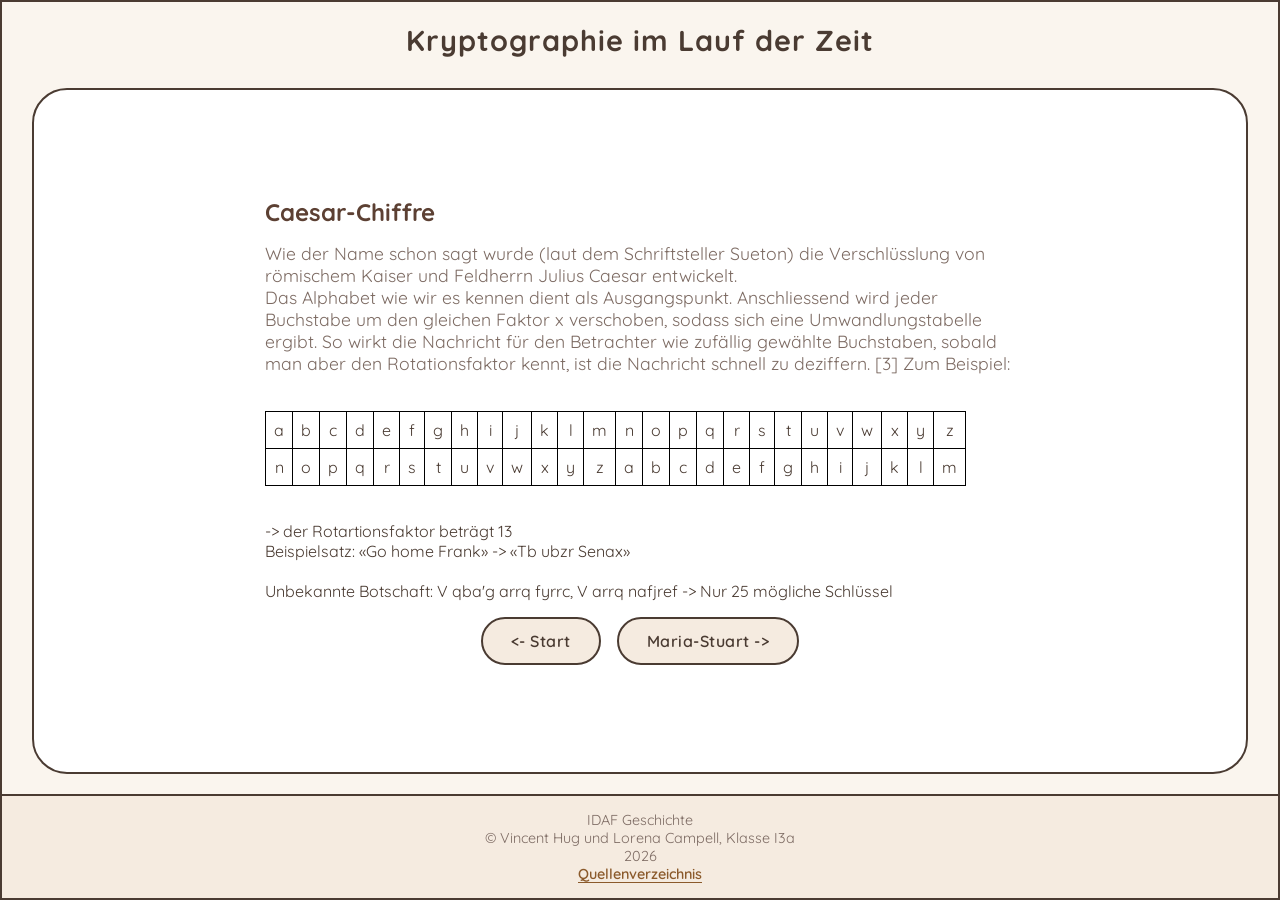
==== caesar.html @ 10c513c9 "fix für random chlines gscmeus" ====
<!DOCTYPE html>
<html lang="de">
<head>
    <meta charset="UTF-8">
    <meta name="viewport" content="width=device-width, initial-scale=1.0">
    <title>Codierungsverfahren</title>
    <link rel="stylesheet" href="style.css">
    <!-- Google Fonts -> das mit gemini gfunde -->
    <link href="https://fonts.googleapis.com/css2?family=Quicksand:wght@400;600;700&display=swap" rel="stylesheet">
</head>
<body>

    <div class="container">
        
        <header class="header">
            <h1 class="title">Kryptographie im Lauf der Zeit</h1>
        </header>
        
        <main class="textbox">
            <div class="textbox-inhalt">
                <h2>Caesar-Chiffre </h2>

                <p class="content-inner">
                    Wie der Name schon sagt wurde (laut dem Schriftsteller Sueton) die Verschlüsslung von römischem Kaiser und Feldherrn Julius Caesar entwickelt. 
                    <br>
                    Das Alphabet wie wir es kennen dient als Ausgangspunkt. Anschliessend wird jeder Buchstabe um den gleichen Faktor x verschoben, sodass sich eine Umwandlungstabelle ergibt. So wirkt die Nachricht für den Betrachter wie zufällig gewählte Buchstaben, sobald man aber den Rotationsfaktor kennt, ist die Nachricht schnell zu deziffern. [3]
                    Zum Beispiel:

                    <br> <br>

                    <div class="table-scroll">
                    <table>
                        <tr>
                            <td>a</td>
                            <td>b</td>
                            <td>c</td>
                            <td>d</td>
                            <td>e</td>
                            <td>f</td>
                            <td>g</td>
                            <td>h</td>
                            <td>i</td>
                            <td>j</td>
                            <td>k</td>
                            <td>l</td>
                            <td>m</td>
                            <td>n</td>
                            <td>o</td>
                            <td>p</td>
                            <td>q</td>
                            <td>r</td>
                            <td>s</td>
                            <td>t</td>
                            <td>u</td>
                            <td>v</td>
                            <td>w</td>
                            <td>x</td>
                            <td>y</td>
                            <td>z</td>
                        </tr>
                        <tr>
                            <td>n</td>
                            <td>o</td>
                            <td>p</td>
                            <td>q</td>
                            <td>r</td>
                            <td>s</td>
                            <td>t</td>
                            <td>u</td>
                            <td>v</td>
                            <td>w</td>
                            <td>x</td>
                            <td>y</td>
                            <td>z</td>
                            <td>a</td>
                            <td>b</td>
                            <td>c</td>
                            <td>d</td>
                            <td>e</td>
                            <td>f</td>
                            <td>g</td>
                            <td>h</td>
                            <td>i</td>
                            <td>j</td>
                            <td>k</td>
                            <td>l</td>
                            <td>m</td>
                        </tr>
                    </table>
                    </div>

                    <br>

                    -> der Rotartionsfaktor beträgt 13 
                    <br>
                    Beispielsatz:
                    «Go home Frank» -> «Tb ubzr Senax»
                    
                    <br> <br>

                    Unbekannte Botschaft: V qba'g arrq fyrrc, V arrq nafjref
                    -> Nur 25 mögliche Schlüssel

                </p>
                <div class="btn-group">
                    <a href="index.html" class="btn">
                        <- Start
                    </a>

                    <a href="maria-stuart.html" class="btn">
                        Maria-Stuart ->
                    </a>
                </div>
            </div>
        </main>

        <footer class="site-footer">
            <p>
                IDAF Geschichte  <br>
                &copy; Vincent Hug und Lorena Campell, Klasse I3a <br>
                2026 <br> 

                <a href="quellen.html" class="footer-link">
                       Quellenverzeichnis
                </a> 

            </p>
        </footer>

    </div>

</body>
</html>
---- style.css ----
* {
    box-sizing: border-box;
    margin: 0;
    padding: 0;
}

body {
    font-family: 'Quicksand', sans-serif; /*vo gemini als vorschlag*/
    background-color: #f4ecf7;
    color: #4a3b32;
    display: flex;
    justify-content: center;
    align-items: flex-start;
    min-height: 100vh;
}

.container {
    width: 100%;
    min-height: 100vh;

    background-color: #faf5ee;
    border: 2px solid #4a3b32;

    border-radius: 0px;
    display: flex;
    flex-direction: column;
    justify-content: space-between;
    box-shadow: 0 10px 25px rgba(74, 59, 50, 0.1);
    position: relative;
}



.header {
    padding: 20px;
    text-align: center;
}

.title {
    font-size: 1.8rem;
    font-weight: 700;
    color: #4a3b32;
    letter-spacing: 1px;
}


.textbox {
    margin: 10px 30px;
    padding: 40px;
    background-color: #ffffff;
  
    border-radius: 35px;
    border: 2px solid #4a3b32;
    flex-grow: 1;
    display: flex;
    flex-direction: column;
    justify-content: center;
    align-items: center;
    text-align: left;
}

.textbox-inhalt h2 {
    font-size: 1.5rem;
    margin-bottom: 15px;
    color: #5c4033;
}

p.content-inner {
    font-size: 1.1rem;
    color: #7d6b63;
    max-width: 750px;
    margin: 0 auto;
    margin: 0 auto; 
    text-align: left;
}

.btn {
    display: inline-block;
    margin-top: 1rem;
    font-family: inherit;
    font-size: 1rem;
    font-weight: 600;
    letter-spacing: 0.5px;
    color: #4a3b32;
    background-color: #f5ebe0;
    padding: 12px 28px;
    border: 2px solid #4a3b32;
    border-radius: 30px;
    text-decoration: none;
    cursor: pointer;
}

.btn:hover {
    background-color: #4a3b32;
    color: #faf5ee;
}

.btn:focus-visible {
    outline: 3px solid #7d6b63;
    outline-offset: 3px;
}

.site-footer {
    padding: 15px;
    text-align: center;
    font-size: 0.9rem;
    color: #7d6b63;
    margin-top: 10px;
    border-top: 2px solid #4a3b32;
    background-color: #f5ebe0;
}


table {
    border-collapse: collapse;
}

td {
    border: 1px solid black;
    padding: 8px;
    text-align: center;
}

img {
    max-width: 100%;
    height: auto;
}

.table-scroll {
    max-width: 100%;
    overflow-x: auto;
    margin: 15px 0;
}

a {
  color: #4A3B32; 
  text-decoration: none;
  transition: color 0.2s ease;
}

a:hover {
  color: #8B5A2B;
  text-decoration: underline;
}

.btn-group {
    display: flex;
    flex-wrap: wrap;
    justify-content: center;
    gap: 1rem;
}

.footer-link {
    font-weight: 600;
    color: #8B5A2B;
    text-decoration: underline;
    text-underline-offset: 3px;
}

.footer-link:hover {
    color: #4a3b32;
}
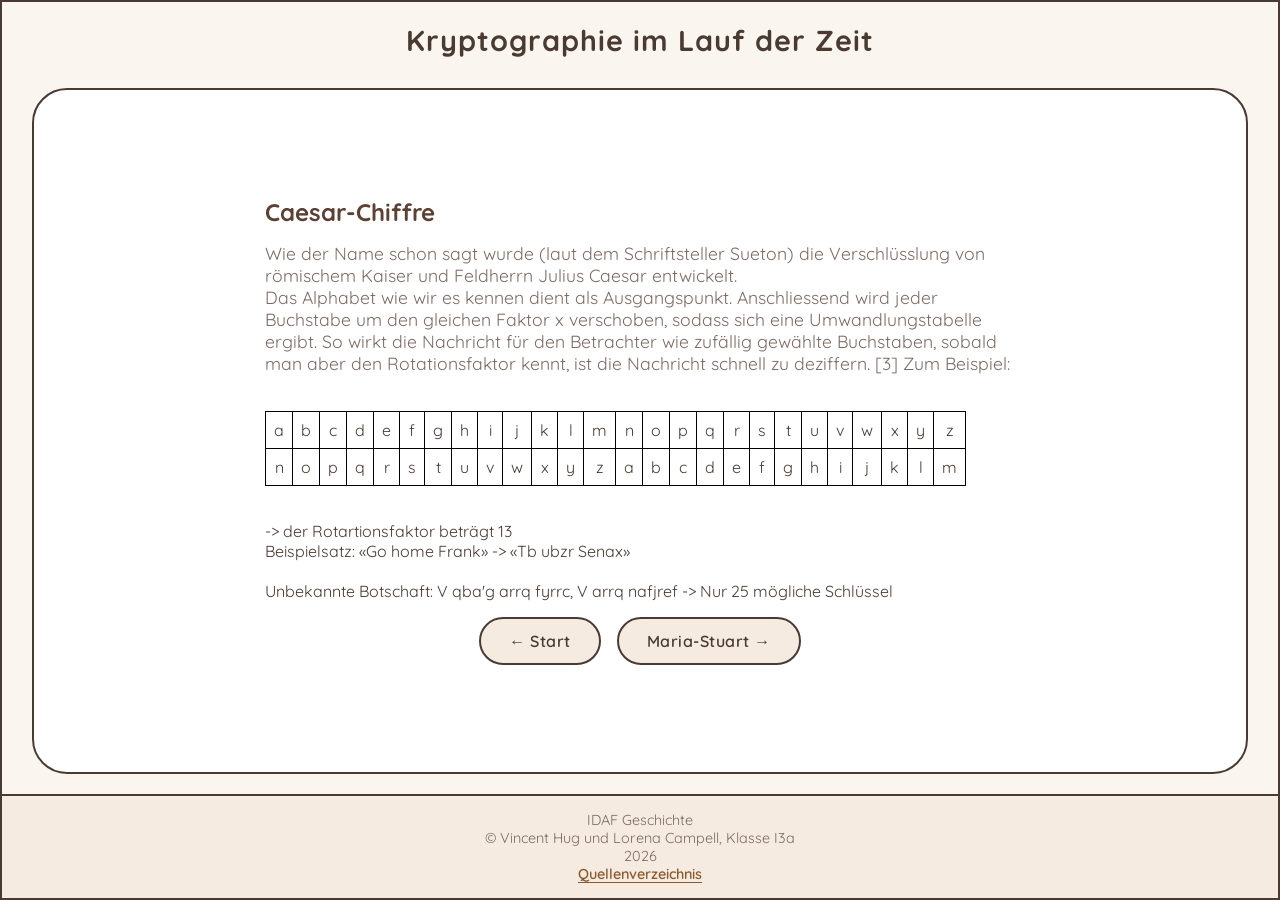
==== commit 06ea476e: "fix for invalid HTML" ====
--- a/caesar.html
+++ b/caesar.html
@@ -104,11 +104,11 @@
                 </p>
                 <div class="btn-group">
                     <a href="index.html" class="btn">
-                        <- Start
+                        &larr; Start
                     </a>
 
                     <a href="maria-stuart.html" class="btn">
-                        Maria-Stuart ->
+                        Maria-Stuart &rarr;
                     </a>
                 </div>
             </div>
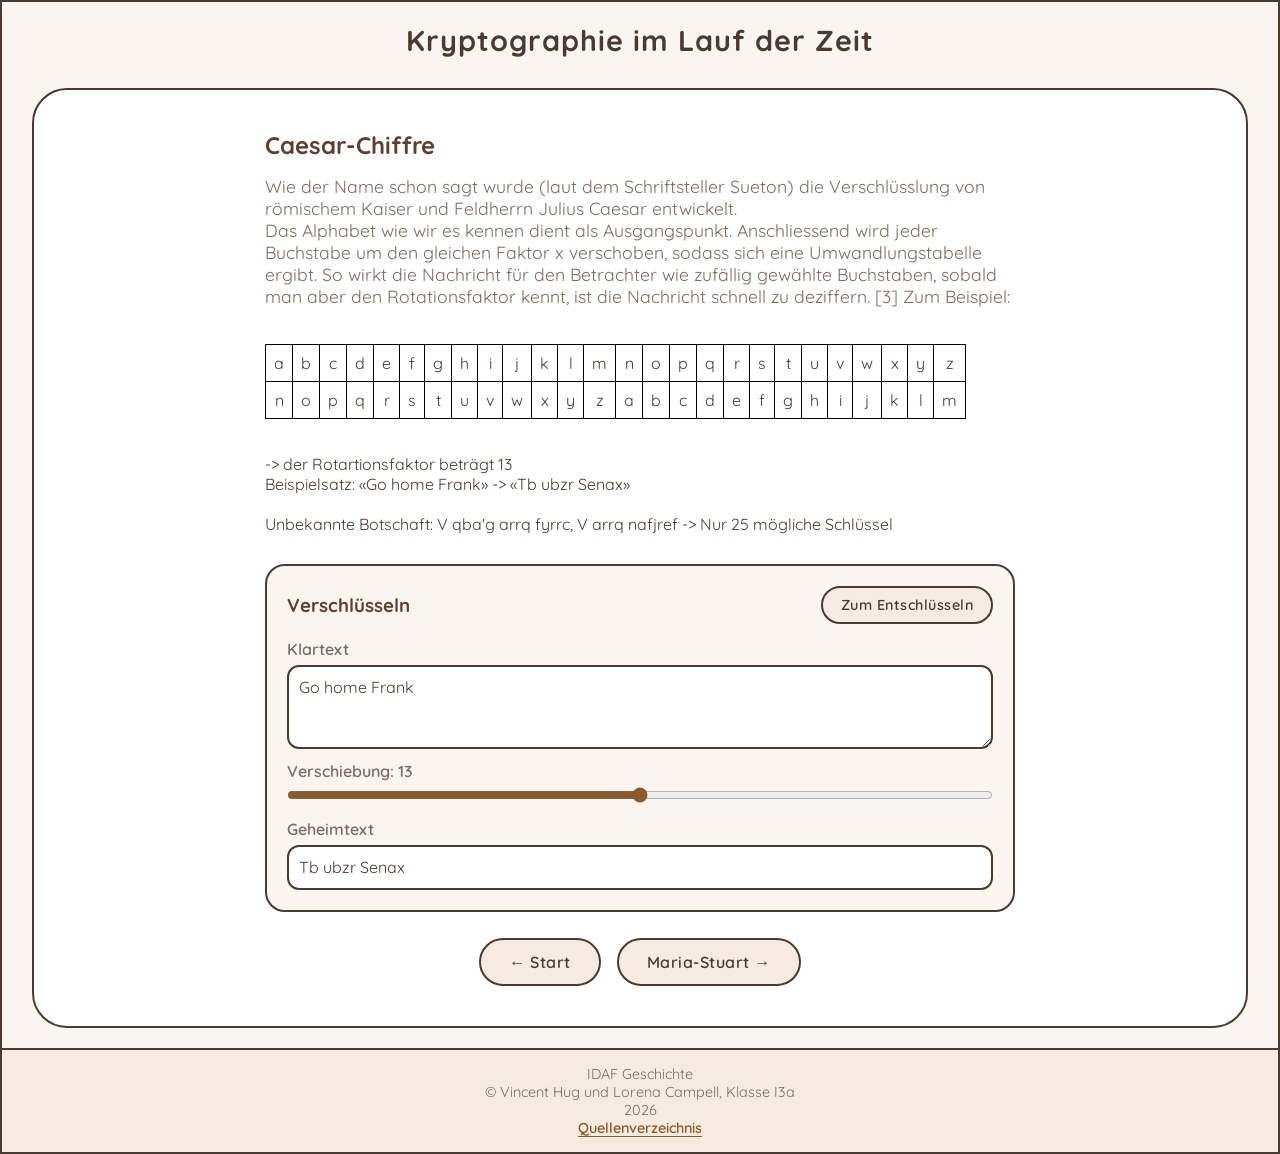
==== commit 6f933ed8: "Add interactive element" ====
--- a/caesar.html
+++ b/caesar.html
@@ -102,6 +102,32 @@
                     -> Nur 25 mögliche Schlüssel
 
                 </p>
+
+                <!-- interaktive Caesar-Chiffre, Logik in caesar.js -->
+                <section class="cipher-tool">
+                    <div class="cipher-tool-header">
+                        <h3 id="cipher-mode-title">Verschlüsseln</h3>
+                        <button type="button" class="btn cipher-mode-btn" id="cipher-mode-btn">Zum Entschlüsseln</button>
+                    </div>
+
+                    <label for="cipher-input" id="cipher-input-label">Klartext</label>
+                    <textarea id="cipher-input" rows="3" placeholder="Text eingeben...">Go home Frank</textarea>
+
+                    <label id="cipher-bruteforce-row" hidden>
+                        <input type="checkbox" id="cipher-bruteforce">
+                        Schlüssel unbekannt (Brute-Force)
+                    </label>
+
+                    <div id="cipher-shift-row">
+                        <label for="cipher-shift">Verschiebung: <span id="cipher-shift-value">13</span></label>
+                        <input type="range" id="cipher-shift" min="1" max="25" value="13">
+                    </div>
+
+                    <label for="cipher-output" id="cipher-output-label">Geheimtext</label>
+                    <output id="cipher-output" for="cipher-input cipher-shift"></output>
+                    <ol id="cipher-bruteforce-list" hidden></ol>
+                </section>
+
                 <div class="btn-group">
                     <a href="index.html" class="btn">
                         &larr; Start
@@ -129,5 +155,6 @@
 
     </div>
 
+    <script src="caesar.js"></script>
 </body>
 </html>
--- a/style.css
+++ b/style.css
@@ -161,3 +161,89 @@
 .footer-link:hover {
     color: #4a3b32;
 }
+
+
+/* interaktive Chiffre (caesar.html) */
+.cipher-tool {
+    width: 100%;
+    max-width: 750px;
+    margin: 30px auto 10px;
+    padding: 20px;
+    border: 2px solid #4a3b32;
+    border-radius: 20px;
+    background-color: #faf5ee;
+    color: #7d6b63;
+}
+
+.cipher-tool-header {
+    display: flex;
+    justify-content: space-between;
+    align-items: center;
+    gap: 10px;
+    margin-bottom: 15px;
+}
+
+.cipher-tool h3 {
+    color: #5c4033;
+}
+
+.cipher-mode-btn {
+    margin-top: 0;
+    padding: 8px 18px;
+    font-size: 0.9rem;
+}
+
+.cipher-tool label {
+    display: block;
+    margin: 12px 0 6px;
+    font-weight: 600;
+}
+
+.cipher-tool textarea,
+.cipher-tool output {
+    display: block;
+    width: 100%;
+    padding: 10px;
+    font-family: inherit;
+    font-size: 1rem;
+    border: 2px solid #4a3b32;
+    border-radius: 12px;
+    background-color: #ffffff;
+    color: #4a3b32;
+}
+
+.cipher-tool textarea {
+    resize: vertical;
+}
+
+.cipher-tool output {
+    min-height: 2.8em;
+    white-space: pre-wrap;
+    word-break: break-word;
+}
+
+.cipher-tool input[type="range"] {
+    width: 100%;
+    accent-color: #8B5A2B;
+}
+
+.cipher-tool ol {
+    list-style: none;
+    max-height: 300px;
+    overflow-y: auto;
+    padding: 10px;
+    border: 2px solid #4a3b32;
+    border-radius: 12px;
+    background-color: #ffffff;
+    color: #4a3b32;
+}
+
+.cipher-tool li {
+    padding: 3px 0;
+    white-space: pre-wrap;
+    word-break: break-word;
+}
+
+.cipher-tool [hidden] {
+    display: none;
+}
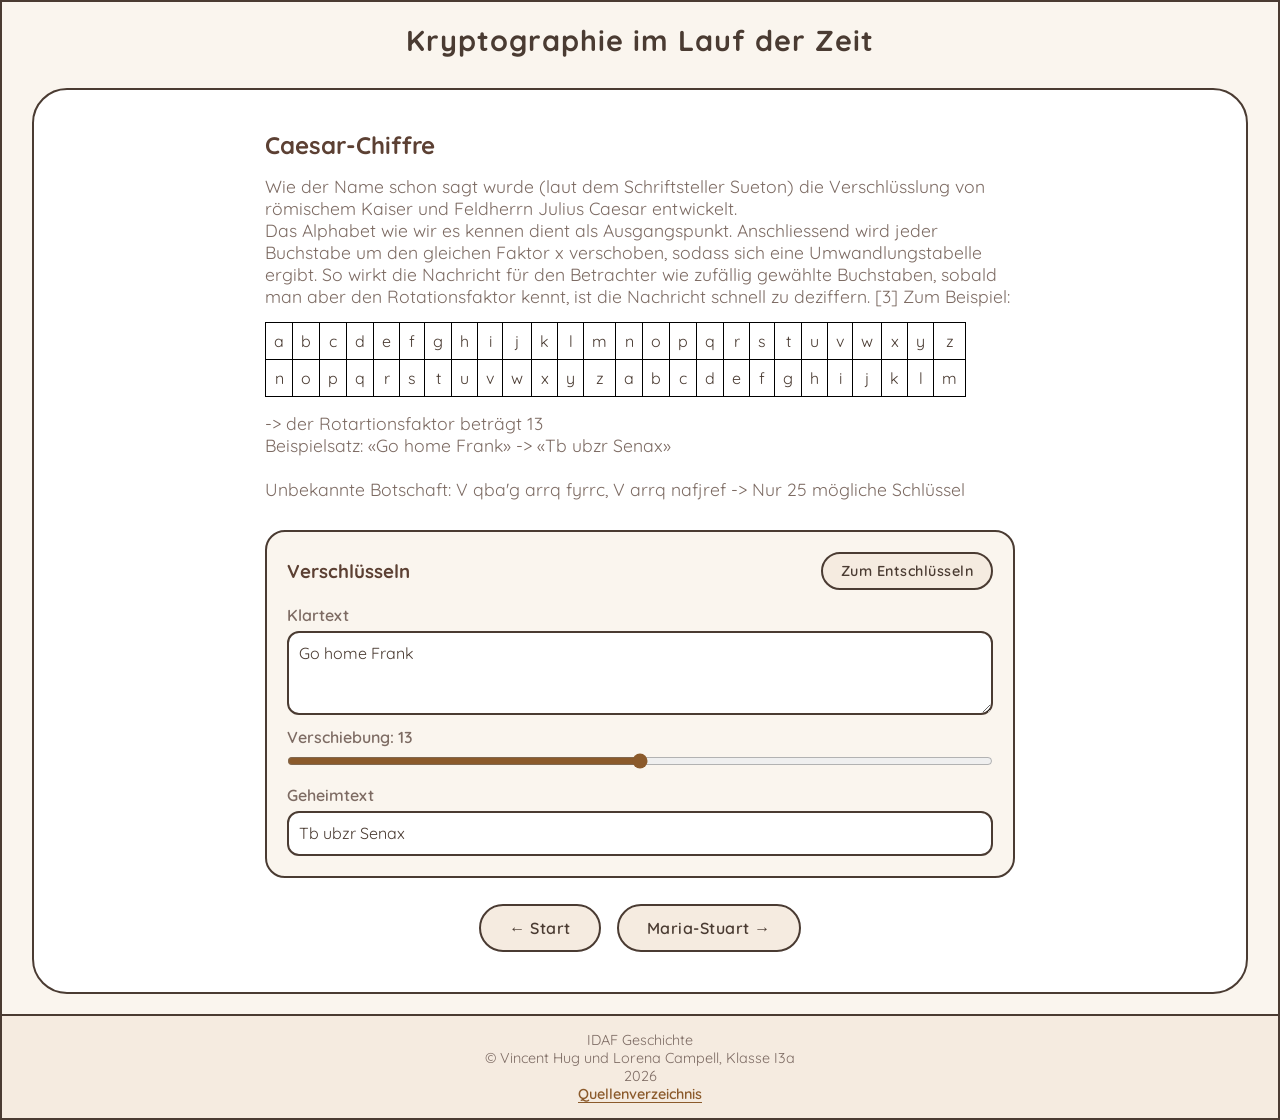
==== commit 1a1aa8eb: "Unify design, fix weird formatting" ====
--- a/caesar.html
+++ b/caesar.html
@@ -18,17 +18,16 @@
         
         <main class="textbox">
             <div class="textbox-inhalt">
-                <h2>Caesar-Chiffre </h2>
+                <h2>Caesar-Chiffre</h2>
 
                 <p class="content-inner">
                     Wie der Name schon sagt wurde (laut dem Schriftsteller Sueton) die Verschlüsslung von römischem Kaiser und Feldherrn Julius Caesar entwickelt. 
                     <br>
                     Das Alphabet wie wir es kennen dient als Ausgangspunkt. Anschliessend wird jeder Buchstabe um den gleichen Faktor x verschoben, sodass sich eine Umwandlungstabelle ergibt. So wirkt die Nachricht für den Betrachter wie zufällig gewählte Buchstaben, sobald man aber den Rotationsfaktor kennt, ist die Nachricht schnell zu deziffern. [3]
                     Zum Beispiel:
+                </p>
 
-                    <br> <br>
-
-                    <div class="table-scroll">
+                <div class="table-scroll">
                     <table>
                         <tr>
                             <td>a</td>
@@ -87,19 +86,18 @@
                             <td>m</td>
                         </tr>
                     </table>
-                    </div>
+                </div>
 
-                    <br>
-
-                    -> der Rotartionsfaktor beträgt 13 
+                <p class="content-inner">
+                    -&gt; der Rotartionsfaktor beträgt 13
                     <br>
                     Beispielsatz:
-                    «Go home Frank» -> «Tb ubzr Senax»
-                    
+                    «Go home Frank» -&gt; «Tb ubzr Senax»
+
                     <br> <br>
 
                     Unbekannte Botschaft: V qba'g arrq fyrrc, V arrq nafjref
-                    -> Nur 25 mögliche Schlüssel
+                    -&gt; Nur 25 mögliche Schlüssel
 
                 </p>
 
--- a/style.css
+++ b/style.css
@@ -64,6 +64,13 @@
     font-size: 1.5rem;
     margin-bottom: 15px;
     color: #5c4033;
+}
+
+/* Titel bündig mit dem Text darunter, auch wenn Bilder/Tabellen die Box breiter machen */
+.textbox-inhalt h2:has(+ p.content-inner) {
+    max-width: 750px;
+    margin-left: auto;
+    margin-right: auto;
 }
 
 p.content-inner {
@@ -94,6 +101,21 @@
 .btn:hover {
     background-color: #4a3b32;
     color: #faf5ee;
+}
+
+/* weniger wichtige Links, z.B. Definition Codebücher */
+.btn-secondary {
+    padding: 8px 18px;
+    font-size: 0.9rem;
+    font-weight: 400;
+    color: #7d6b63;
+    background-color: transparent;
+    border-width: 1px;
+}
+
+.btn-secondary:hover {
+    background-color: #f5ebe0;
+    color: #4a3b32;
 }
 
 .btn:focus-visible {
@@ -133,6 +155,15 @@
     margin: 15px 0;
 }
 
+.comparison-table {
+    margin: 30px 40px;
+}
+
+.textbox-inhalt h2:has(+ .comparison-table) {
+    margin-left: 40px;
+    margin-right: 40px;
+}
+
 a {
   color: #4A3B32; 
   text-decoration: none;
@@ -247,3 +278,259 @@
 .cipher-tool [hidden] {
     display: none;
 }
+
+
+/* Enigma (enigma.html), jede Farbe gehört zu einem Teil der Maschine */
+.enigma-tool {
+    --enigma-ukw: #5c6b7a;
+    --enigma-l: #c2185b;
+    --enigma-m: #8e44ad;
+    --enigma-r: #2f8f5b;
+    --enigma-plug: #8B5A2B;
+    --enigma-forward: #e67e22;
+    --enigma-back: #1e88e5;
+}
+
+.part-ukw { --part: var(--enigma-ukw); }
+.part-l { --part: var(--enigma-l); }
+.part-m { --part: var(--enigma-m); }
+.part-r { --part: var(--enigma-r); }
+.part-plug { --part: var(--enigma-plug); }
+
+.enigma-tool h4 {
+    margin: 18px 0 8px;
+    color: #5c4033;
+}
+
+.enigma-rotors {
+    display: grid;
+    grid-template-columns: repeat(auto-fit, minmax(140px, 1fr));
+    gap: 10px;
+}
+
+.enigma-part {
+    padding: 10px;
+    border: 2px solid var(--part);
+    border-radius: 12px;
+    background-color: #ffffff;
+}
+
+.enigma-tool .enigma-part h4 {
+    margin: 0 0 6px;
+    color: var(--part);
+}
+
+.part-plug {
+    margin-top: 10px;
+}
+
+.enigma-tool .enigma-part label,
+.enigma-field-label {
+    display: block;
+    margin: 6px 0;
+    font-size: 0.9rem;
+    font-weight: 600;
+}
+
+.enigma-tool select {
+    font-family: inherit;
+    font-size: 0.95rem;
+    padding: 2px 4px;
+    border: 2px solid #4a3b32;
+    border-radius: 8px;
+    background-color: #ffffff;
+    color: #4a3b32;
+}
+
+.enigma-position {
+    display: flex;
+    align-items: center;
+    gap: 6px;
+}
+
+.enigma-small-btn {
+    width: 1.8em;
+    height: 1.8em;
+    font-family: inherit;
+    font-weight: 700;
+    color: #4a3b32;
+    background-color: #f5ebe0;
+    border: 2px solid #4a3b32;
+    border-radius: 50%;
+    cursor: pointer;
+}
+
+.enigma-small-btn:hover {
+    background-color: #4a3b32;
+    color: #faf5ee;
+}
+
+.enigma-hint {
+    margin: 6px 0;
+    font-size: 0.85rem;
+}
+
+.enigma-current {
+    margin-top: 8px;
+    font-weight: 600;
+}
+
+.current-letter {
+    display: inline-block;
+    min-width: 1.8em;
+    margin-left: 4px;
+    padding: 2px 6px;
+    text-align: center;
+    font-weight: 700;
+    color: #4a3b32;
+    border: 2px solid var(--part);
+    border-radius: 6px;
+}
+
+/* Walze hat sich beim letzten Buchstaben gedreht */
+.current-letter.stepped {
+    background-color: var(--part);
+    color: #ffffff;
+    animation: enigma-step 0.5s ease-out;
+}
+
+@keyframes enigma-step {
+    from { transform: translateY(-40%); }
+    to { transform: translateY(0); }
+}
+
+.enigma-plugboard {
+    display: flex;
+    flex-wrap: wrap;
+    gap: 6px;
+}
+
+.enigma-plug {
+    width: 2.2em;
+    height: 2.2em;
+    font-family: inherit;
+    font-weight: 700;
+    color: #4a3b32;
+    background-color: #ffffff;
+    border: 2px solid #4a3b32;
+    border-radius: 50%;
+    cursor: pointer;
+}
+
+.enigma-plug.selected {
+    outline: 3px solid var(--enigma-plug);
+    outline-offset: 2px;
+}
+
+.enigma-swap {
+    margin-top: 10px;
+}
+
+.enigma-lamps {
+    display: flex;
+    flex-direction: column;
+    align-items: center;
+    gap: 6px;
+}
+
+.enigma-lamp-row {
+    display: flex;
+    flex-wrap: wrap;
+    justify-content: center;
+    gap: 6px;
+}
+
+.enigma-lamp {
+    display: flex;
+    align-items: center;
+    justify-content: center;
+    width: 2em;
+    height: 2em;
+    font-weight: 700;
+    color: #7d6b63;
+    background-color: #e8e0d8;
+    border: 2px solid #4a3b32;
+    border-radius: 50%;
+}
+
+.enigma-lamp.lit {
+    color: #4a3b32;
+    background-color: #ffd54f;
+    box-shadow: 0 0 12px #ffca28;
+}
+
+.enigma-diagram-wrap {
+    overflow-x: auto;
+}
+
+.enigma-diagram {
+    display: block;
+    width: 100%;
+    min-width: 560px;
+    height: auto;
+}
+
+.enigma-diagram text {
+    font-family: 'Quicksand', sans-serif;
+    font-size: 11px;
+    fill: #4a3b32;
+}
+
+.enigma-diagram .header {
+    font-size: 12px;
+    font-weight: 700;
+}
+
+.enigma-diagram .stepped {
+    font-size: 10px;
+    font-weight: 700;
+}
+
+.enigma-diagram .box {
+    fill: #ffffff;
+    stroke-width: 2;
+}
+
+.enigma-diagram .window {
+    fill: #f5ebe0;
+}
+
+.enigma-diagram .wire {
+    fill: none;
+    stroke: #ddd3cb;
+    stroke-width: 1;
+}
+
+.enigma-diagram .signal {
+    fill: none;
+    stroke-width: 2.5;
+    stroke-linejoin: round;
+    stroke-linecap: round;
+}
+
+.enigma-diagram .signal.forward,
+.legend-forward {
+    stroke: var(--enigma-forward);
+    color: var(--enigma-forward);
+    font-weight: 700;
+}
+
+.enigma-diagram .signal.back,
+.legend-back {
+    stroke: var(--enigma-back);
+    color: var(--enigma-back);
+    font-weight: 700;
+}
+
+.enigma-diagram .key-forward {
+    fill: var(--enigma-forward);
+}
+
+.enigma-diagram .key-back {
+    fill: var(--enigma-back);
+}
+
+.enigma-diagram .key-letter {
+    fill: #ffffff;
+    font-weight: 700;
+}
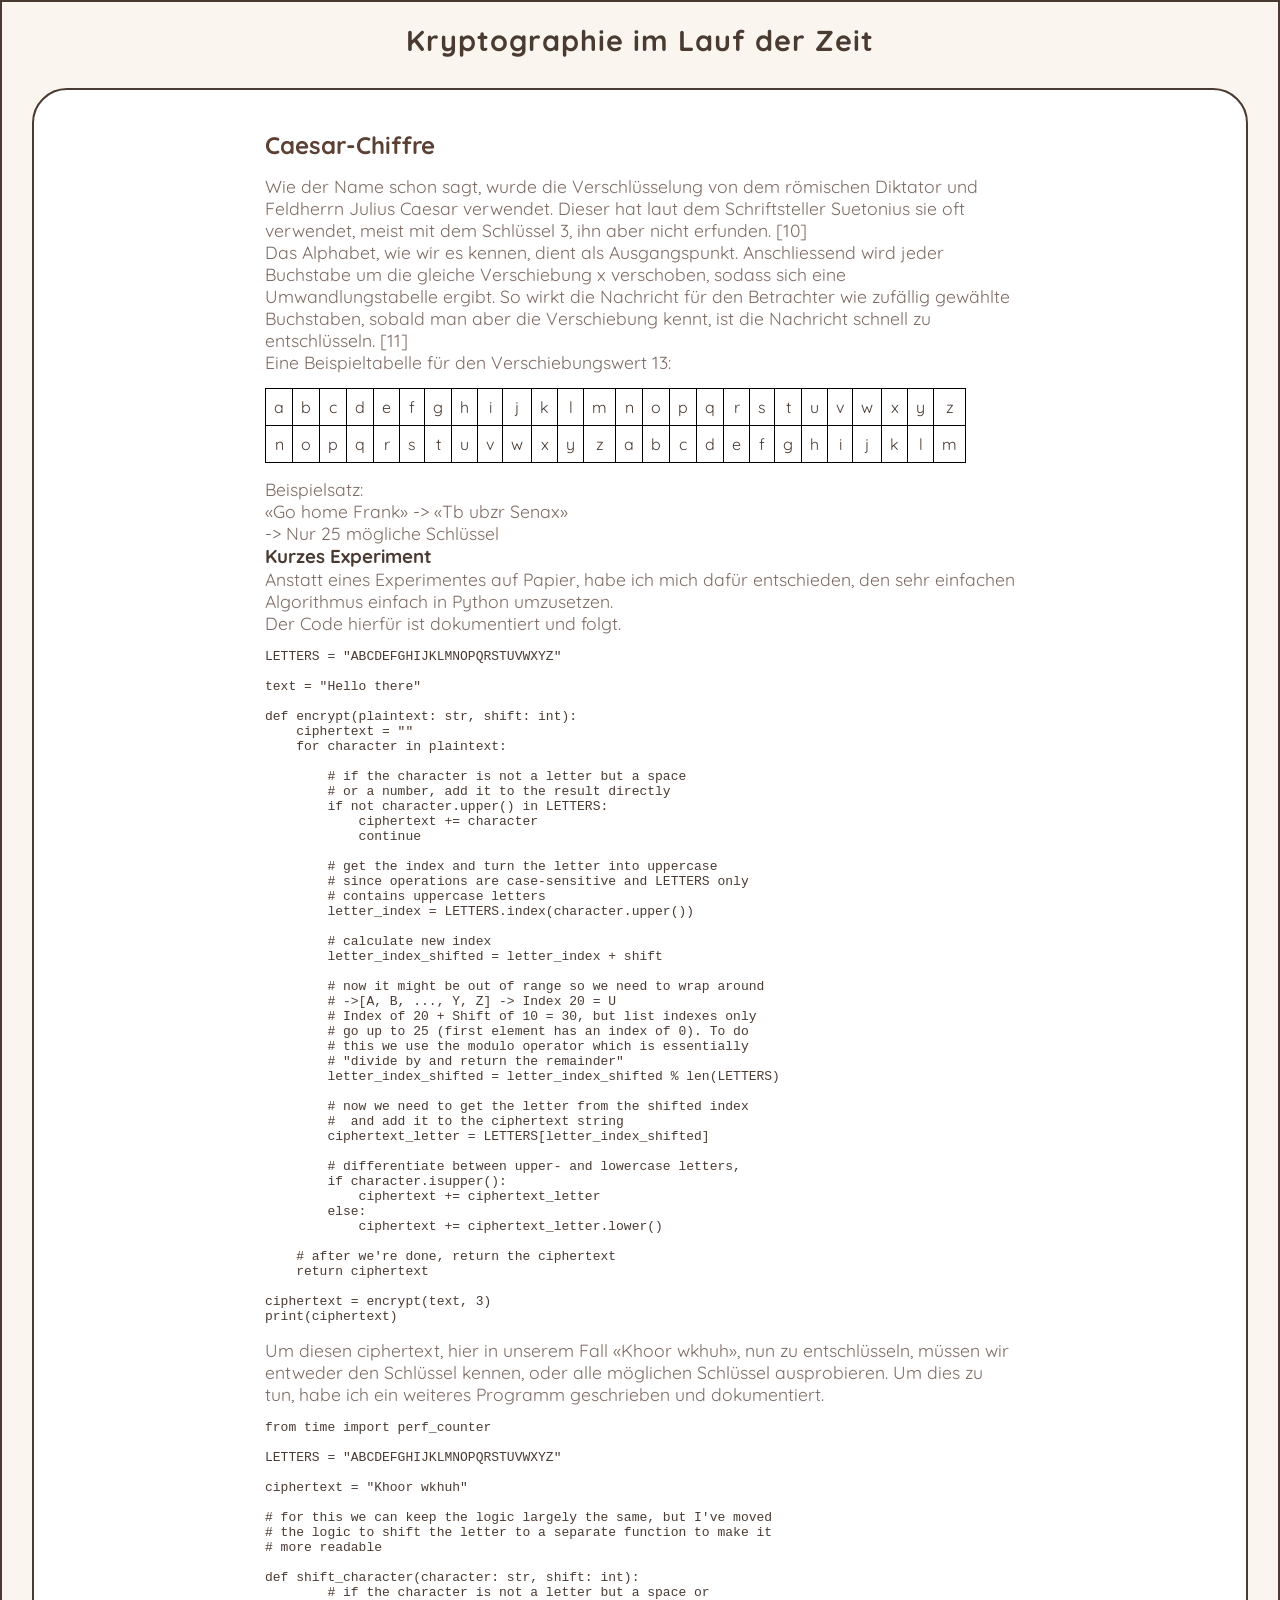
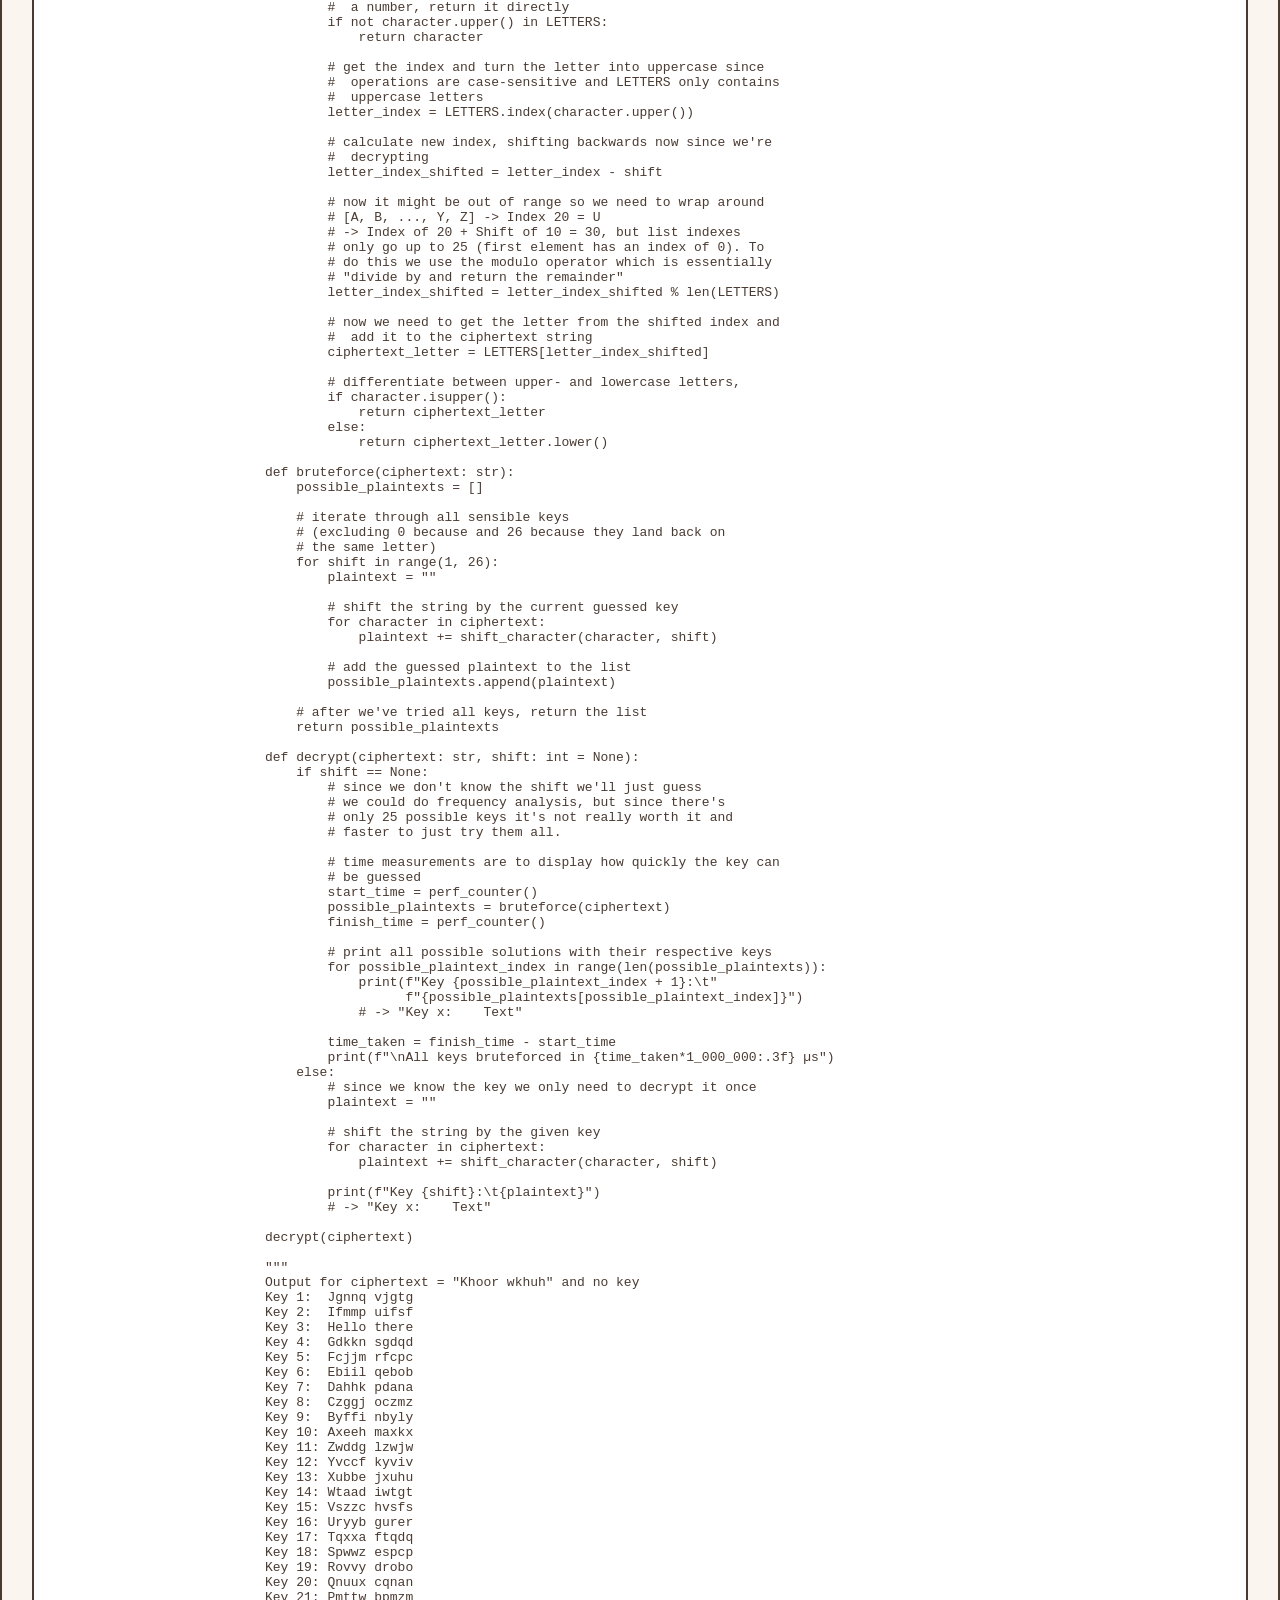
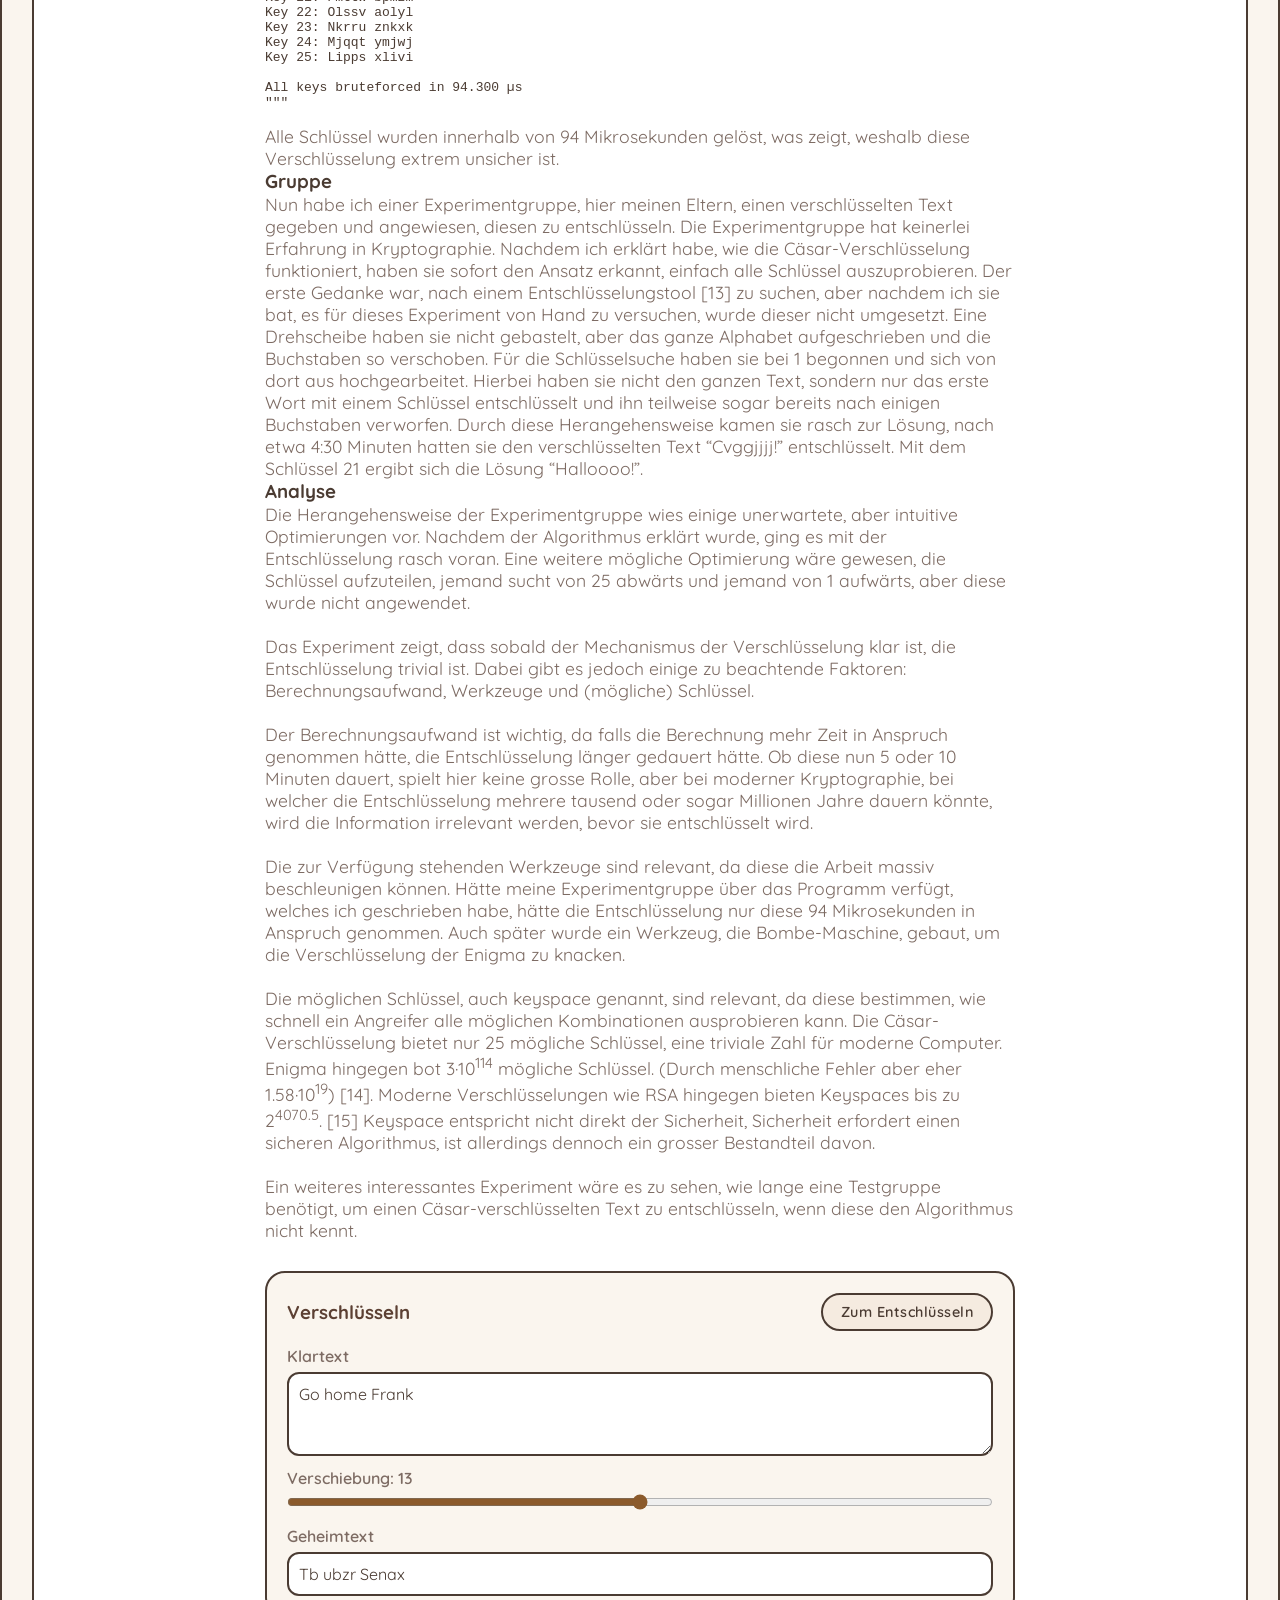
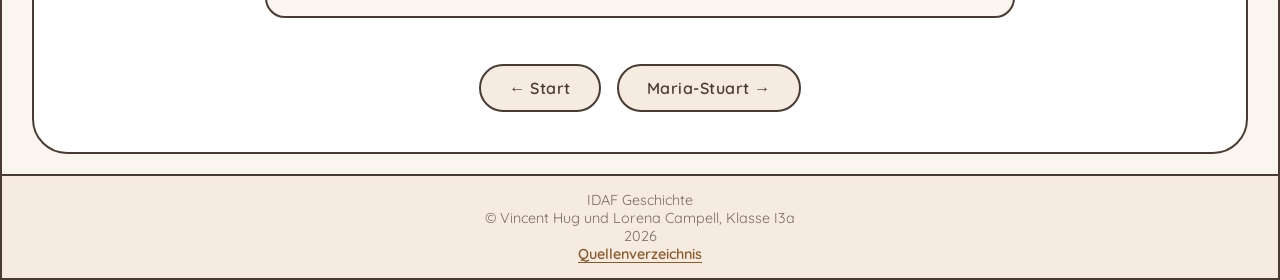
==== commit 4d4a0f90: "Update page to match documentation" ====
--- a/caesar.html
+++ b/caesar.html
@@ -21,10 +21,11 @@
                 <h2>Caesar-Chiffre</h2>
 
                 <p class="content-inner">
-                    Wie der Name schon sagt wurde (laut dem Schriftsteller Sueton) die Verschlüsslung von römischem Kaiser und Feldherrn Julius Caesar entwickelt. 
-                    <br>
-                    Das Alphabet wie wir es kennen dient als Ausgangspunkt. Anschliessend wird jeder Buchstabe um den gleichen Faktor x verschoben, sodass sich eine Umwandlungstabelle ergibt. So wirkt die Nachricht für den Betrachter wie zufällig gewählte Buchstaben, sobald man aber den Rotationsfaktor kennt, ist die Nachricht schnell zu deziffern. [3]
-                    Zum Beispiel:
+                    Wie der Name schon sagt, wurde die Verschlüsselung von dem römischen Diktator und Feldherrn Julius Caesar verwendet. Dieser hat laut dem Schriftsteller Suetonius sie oft verwendet, meist mit dem Schlüssel 3, ihn aber nicht erfunden. [10]
+                    <br>
+                    Das Alphabet, wie wir es kennen, dient als Ausgangspunkt. Anschliessend wird jeder Buchstabe um die gleiche Verschiebung x verschoben, sodass sich eine Umwandlungstabelle ergibt. So wirkt die Nachricht für den Betrachter wie zufällig gewählte Buchstaben, sobald man aber die Verschiebung kennt, ist die Nachricht schnell zu entschlüsseln. [11]
+                    <br>
+                    Eine Beispieltabelle für den Verschiebungswert 13:
                 </p>
 
                 <div class="table-scroll">
@@ -89,16 +90,219 @@
                 </div>
 
                 <p class="content-inner">
-                    -&gt; der Rotartionsfaktor beträgt 13
-                    <br>
                     Beispielsatz:
+                    <br>
                     «Go home Frank» -&gt; «Tb ubzr Senax»
-
-                    <br> <br>
-
-                    Unbekannte Botschaft: V qba'g arrq fyrrc, V arrq nafjref
+                    <br>
                     -&gt; Nur 25 mögliche Schlüssel
-
+                </p>
+
+                <h3>Kurzes Experiment</h3>
+                <p class="content-inner">
+                    Anstatt eines Experimentes auf Papier, habe ich mich dafür entschieden, den sehr einfachen Algorithmus einfach in Python umzusetzen.
+                    <br>
+                    Der Code hierfür ist dokumentiert und folgt.
+                </p>
+                <div class="table-scroll">
+<pre><code>LETTERS = "ABCDEFGHIJKLMNOPQRSTUVWXYZ"
+
+text = "Hello there"
+
+def encrypt(plaintext: str, shift: int):
+    ciphertext = ""
+    for character in plaintext:
+
+        # if the character is not a letter but a space
+        # or a number, add it to the result directly
+        if not character.upper() in LETTERS:
+            ciphertext += character
+            continue
+
+        # get the index and turn the letter into uppercase
+        # since operations are case-sensitive and LETTERS only
+        # contains uppercase letters
+        letter_index = LETTERS.index(character.upper())
+
+        # calculate new index
+        letter_index_shifted = letter_index + shift
+
+        # now it might be out of range so we need to wrap around
+        # -&gt;[A, B, ..., Y, Z] -&gt; Index 20 = U
+        # Index of 20 + Shift of 10 = 30, but list indexes only
+        # go up to 25 (first element has an index of 0). To do
+        # this we use the modulo operator which is essentially
+        # "divide by and return the remainder"
+        letter_index_shifted = letter_index_shifted % len(LETTERS)
+
+        # now we need to get the letter from the shifted index
+        #  and add it to the ciphertext string
+        ciphertext_letter = LETTERS[letter_index_shifted]
+
+        # differentiate between upper- and lowercase letters,
+        if character.isupper():
+            ciphertext += ciphertext_letter
+        else:
+            ciphertext += ciphertext_letter.lower()
+
+    # after we're done, return the ciphertext
+    return ciphertext
+
+ciphertext = encrypt(text, 3)
+print(ciphertext)</code></pre>
+                </div>
+                <p class="content-inner">
+                    Um diesen ciphertext, hier in unserem Fall «Khoor wkhuh», nun zu entschlüsseln, müssen wir entweder den Schlüssel kennen, oder alle möglichen Schlüssel ausprobieren. Um dies zu tun, habe ich ein weiteres Programm geschrieben und dokumentiert.
+                </p>
+                <div class="table-scroll">
+<pre><code>from time import perf_counter
+
+LETTERS = "ABCDEFGHIJKLMNOPQRSTUVWXYZ"
+
+ciphertext = "Khoor wkhuh"
+
+# for this we can keep the logic largely the same, but I've moved
+# the logic to shift the letter to a separate function to make it
+# more readable
+
+def shift_character(character: str, shift: int):
+        # if the character is not a letter but a space or
+        #  a number, return it directly
+        if not character.upper() in LETTERS:
+            return character
+
+        # get the index and turn the letter into uppercase since
+        #  operations are case-sensitive and LETTERS only contains
+        #  uppercase letters
+        letter_index = LETTERS.index(character.upper())
+
+        # calculate new index, shifting backwards now since we're
+        #  decrypting
+        letter_index_shifted = letter_index - shift
+
+        # now it might be out of range so we need to wrap around
+        # [A, B, ..., Y, Z] -&gt; Index 20 = U
+        # -&gt; Index of 20 + Shift of 10 = 30, but list indexes
+        # only go up to 25 (first element has an index of 0). To
+        # do this we use the modulo operator which is essentially
+        # "divide by and return the remainder"
+        letter_index_shifted = letter_index_shifted % len(LETTERS)
+
+        # now we need to get the letter from the shifted index and
+        #  add it to the ciphertext string
+        ciphertext_letter = LETTERS[letter_index_shifted]
+
+        # differentiate between upper- and lowercase letters,
+        if character.isupper():
+            return ciphertext_letter
+        else:
+            return ciphertext_letter.lower()
+
+def bruteforce(ciphertext: str):
+    possible_plaintexts = []
+
+    # iterate through all sensible keys
+    # (excluding 0 because and 26 because they land back on
+    # the same letter)
+    for shift in range(1, 26):
+        plaintext = ""
+
+        # shift the string by the current guessed key
+        for character in ciphertext:
+            plaintext += shift_character(character, shift)
+
+        # add the guessed plaintext to the list
+        possible_plaintexts.append(plaintext)
+
+    # after we've tried all keys, return the list
+    return possible_plaintexts
+
+def decrypt(ciphertext: str, shift: int = None):
+    if shift == None:
+        # since we don't know the shift we'll just guess
+        # we could do frequency analysis, but since there's
+        # only 25 possible keys it's not really worth it and
+        # faster to just try them all.
+
+        # time measurements are to display how quickly the key can
+        # be guessed
+        start_time = perf_counter()
+        possible_plaintexts = bruteforce(ciphertext)
+        finish_time = perf_counter()
+
+        # print all possible solutions with their respective keys
+        for possible_plaintext_index in range(len(possible_plaintexts)):
+            print(f"Key {possible_plaintext_index + 1}:\t"
+                  f"{possible_plaintexts[possible_plaintext_index]}")
+            # -&gt; "Key x:    Text"
+
+        time_taken = finish_time - start_time
+        print(f"\nAll keys bruteforced in {time_taken*1_000_000:.3f} µs")
+    else:
+        # since we know the key we only need to decrypt it once
+        plaintext = ""
+
+        # shift the string by the given key
+        for character in ciphertext:
+            plaintext += shift_character(character, shift)
+
+        print(f"Key {shift}:\t{plaintext}")
+        # -&gt; "Key x:    Text"
+
+decrypt(ciphertext)
+
+"""
+Output for ciphertext = "Khoor wkhuh" and no key
+Key 1:  Jgnnq vjgtg
+Key 2:  Ifmmp uifsf
+Key 3:  Hello there
+Key 4:  Gdkkn sgdqd
+Key 5:  Fcjjm rfcpc
+Key 6:  Ebiil qebob
+Key 7:  Dahhk pdana
+Key 8:  Czggj oczmz
+Key 9:  Byffi nbyly
+Key 10: Axeeh maxkx
+Key 11: Zwddg lzwjw
+Key 12: Yvccf kyviv
+Key 13: Xubbe jxuhu
+Key 14: Wtaad iwtgt
+Key 15: Vszzc hvsfs
+Key 16: Uryyb gurer
+Key 17: Tqxxa ftqdq
+Key 18: Spwwz espcp
+Key 19: Rovvy drobo
+Key 20: Qnuux cqnan
+Key 21: Pmttw bpmzm
+Key 22: Olssv aolyl
+Key 23: Nkrru znkxk
+Key 24: Mjqqt ymjwj
+Key 25: Lipps xlivi
+
+All keys bruteforced in 94.300 µs
+"""</code></pre>
+                </div>
+                <p class="content-inner">
+                    Alle Schlüssel wurden innerhalb von 94 Mikrosekunden gelöst, was zeigt, weshalb diese Verschlüsselung extrem unsicher ist.
+                </p>
+
+                <h3>Gruppe</h3>
+                <p class="content-inner">
+                    Nun habe ich einer Experimentgruppe, hier meinen Eltern, einen verschlüsselten Text gegeben und angewiesen, diesen zu entschlüsseln. Die Experimentgruppe hat keinerlei Erfahrung in Kryptographie. Nachdem ich erklärt habe, wie die Cäsar-Verschlüsselung funktioniert, haben sie sofort den Ansatz erkannt, einfach alle Schlüssel auszuprobieren. Der erste Gedanke war, nach einem Entschlüsselungstool [13] zu suchen, aber nachdem ich sie bat, es für dieses Experiment von Hand zu versuchen, wurde dieser nicht umgesetzt. Eine Drehscheibe haben sie nicht gebastelt, aber das ganze Alphabet aufgeschrieben und die Buchstaben so verschoben. Für die Schlüsselsuche haben sie bei 1 begonnen und sich von dort aus hochgearbeitet. Hierbei haben sie nicht den ganzen Text, sondern nur das erste Wort mit einem Schlüssel entschlüsselt und ihn teilweise sogar bereits nach einigen Buchstaben verworfen. Durch diese Herangehensweise kamen sie rasch zur Lösung, nach etwa 4:30 Minuten hatten sie den verschlüsselten Text “Cvggjjjj!” entschlüsselt. Mit dem Schlüssel 21 ergibt sich die Lösung “Halloooo!”.
+                </p>
+
+                <h3>Analyse</h3>
+                <p class="content-inner">
+                    Die Herangehensweise der Experimentgruppe wies einige unerwartete, aber intuitive Optimierungen vor. Nachdem der Algorithmus erklärt wurde, ging es mit der Entschlüsselung rasch voran. Eine weitere mögliche Optimierung wäre gewesen, die Schlüssel aufzuteilen, jemand sucht von 25 abwärts und jemand von 1 aufwärts, aber diese wurde nicht angewendet.
+                    <br> <br>
+                    Das Experiment zeigt, dass sobald der Mechanismus der Verschlüsselung klar ist, die Entschlüsselung trivial ist. Dabei gibt es jedoch einige zu beachtende Faktoren: Berechnungsaufwand, Werkzeuge und (mögliche) Schlüssel.
+                    <br> <br>
+                    Der Berechnungsaufwand ist wichtig, da falls die Berechnung mehr Zeit in Anspruch genommen hätte, die Entschlüsselung länger gedauert hätte. Ob diese nun 5 oder 10 Minuten dauert, spielt hier keine grosse Rolle, aber bei moderner Kryptographie, bei welcher die Entschlüsselung mehrere tausend oder sogar Millionen Jahre dauern könnte, wird die Information irrelevant werden, bevor sie entschlüsselt wird.
+                    <br> <br>
+                    Die zur Verfügung stehenden Werkzeuge sind relevant, da diese die Arbeit massiv beschleunigen können. Hätte meine Experimentgruppe über das Programm verfügt, welches ich geschrieben habe, hätte die Entschlüsselung nur diese 94 Mikrosekunden in Anspruch genommen. Auch später wurde ein Werkzeug, die Bombe-Maschine, gebaut, um die Verschlüsselung der Enigma zu knacken.
+                    <br> <br>
+                    Die möglichen Schlüssel, auch keyspace genannt, sind relevant, da diese bestimmen, wie schnell ein Angreifer alle möglichen Kombinationen ausprobieren kann. Die Cäsar-Verschlüsselung bietet nur 25 mögliche Schlüssel, eine triviale Zahl für moderne Computer. Enigma hingegen bot 3·10<sup>114</sup> mögliche Schlüssel. (Durch menschliche Fehler aber eher 1.58·10<sup>19</sup>) [14]. Moderne Verschlüsselungen wie RSA hingegen bieten Keyspaces bis zu 2<sup>4070.5</sup>. [15] Keyspace entspricht nicht direkt der Sicherheit, Sicherheit erfordert einen sicheren Algorithmus, ist allerdings dennoch ein grosser Bestandteil davon.
+                    <br> <br>
+                    Ein weiteres interessantes Experiment wäre es zu sehen, wie lange eine Testgruppe benötigt, um einen Cäsar-verschlüsselten Text zu entschlüsseln, wenn diese den Algorithmus nicht kennt.
                 </p>
 
                 <!-- interaktive Caesar-Chiffre, Logik in caesar.js -->
@@ -126,6 +330,7 @@
                     <ol id="cipher-bruteforce-list" hidden></ol>
                 </section>
 
+                <br>
                 <div class="btn-group">
                     <a href="index.html" class="btn">
                         &larr; Start
--- a/style.css
+++ b/style.css
@@ -69,6 +69,12 @@
 /* Titel bündig mit dem Text darunter, auch wenn Bilder/Tabellen die Box breiter machen */
 .textbox-inhalt h2:has(+ p.content-inner) {
     max-width: 750px;
+    margin-left: auto;
+    margin-right: auto;
+}
+
+.textbox-inhalt h2:has(+ .text-figure) {
+    max-width: 1100px;
     margin-left: auto;
     margin-right: auto;
 }
@@ -534,3 +540,216 @@
     fill: #ffffff;
     font-weight: 700;
 }
+
+
+/* Bilder mit Bildunterschrift */
+.figure {
+    max-width: 750px;
+    margin: 25px auto;
+    text-align: center;
+}
+
+.figure img {
+    display: block;
+    margin: 0 auto;
+    padding: 10px;
+    background-color: #ffffff;
+    border: 1px solid #e0d4c8;
+    border-radius: 15px;
+    box-shadow: 0 4px 12px rgba(74, 59, 50, 0.08);
+}
+
+.figure figcaption {
+    margin-top: 10px;
+    font-size: 0.9rem;
+    font-style: italic;
+    color: #7d6b63;
+}
+
+/* Text links, Bild rechts (z.B. zimmermann.html) */
+.text-figure {
+    display: flex;
+    align-items: flex-start;
+    gap: 30px;
+    max-width: 1100px;
+    margin: 0 auto 25px;
+}
+
+.text-figure p.content-inner {
+    flex: 1 1 0;
+    margin: 0;
+}
+
+.text-figure .figure {
+    flex: 0 0 340px;
+    margin: 0;
+}
+
+@media (max-width: 900px) {
+    .text-figure {
+        flex-direction: column;
+    }
+
+    .text-figure .figure {
+        flex-basis: auto;
+        margin: 0 auto;
+    }
+}
+
+
+/* alte Scans leicht warm einfärben, passend zum Beige */
+.figure-historic img {
+    filter: sepia(15%);
+}
+
+/* Lightbox (lightbox.js) */
+.figure img {
+    cursor: zoom-in;
+    transition: transform 0.2s ease, box-shadow 0.2s ease;
+}
+
+.figure img:hover,
+.figure img:focus-visible {
+    transform: scale(1.02);
+    box-shadow: 0 8px 20px rgba(74, 59, 50, 0.15);
+}
+
+.figure img:focus-visible {
+    outline: 3px solid #7d6b63;
+    outline-offset: 3px;
+}
+
+.lightbox {
+    position: fixed;
+    inset: 0;
+    z-index: 100;
+    display: flex;
+    align-items: center;
+    justify-content: center;
+    padding: 30px;
+    background-color: rgba(74, 59, 50, 0.85);
+    cursor: zoom-out;
+}
+
+.lightbox[hidden] {
+    display: none;
+}
+
+.lightbox figure {
+    max-width: 100%;
+    max-height: 100%;
+    text-align: center;
+}
+
+.lightbox img {
+    max-width: 100%;
+    max-height: calc(100vh - 120px);
+    padding: 10px;
+    background-color: #ffffff;
+    border-radius: 15px;
+}
+
+.lightbox figcaption {
+    margin-top: 12px;
+    font-style: italic;
+    color: #faf5ee;
+}
+
+body.lightbox-open {
+    overflow: hidden;
+}
+
+/* Häufigkeitsdiagramm (frequency-chart.js) */
+.chart-wrap {
+    position: relative;
+    padding: 15px 10px 5px;
+    background-color: #ffffff;
+    border: 1px solid #e0d4c8;
+    border-radius: 15px;
+    box-shadow: 0 4px 12px rgba(74, 59, 50, 0.08);
+}
+
+.frequency-chart {
+    display: block;
+    width: 100%;
+    height: auto;
+    font-family: inherit;
+}
+
+.chart-grid {
+    stroke: #f0e8df;
+    stroke-width: 1;
+}
+
+.chart-baseline {
+    stroke: #7d6b63;
+    stroke-width: 1;
+}
+
+.chart-axis {
+    font-size: 11px;
+    fill: #7d6b63;
+}
+
+.chart-letter {
+    font-size: 13px;
+    font-weight: 600;
+    fill: #4a3b32;
+}
+
+.chart-value {
+    font-size: 12px;
+    font-weight: 700;
+    fill: #4a3b32;
+}
+
+.chart-bar-fill {
+    fill: #a0602a;
+    transition: fill 0.15s ease;
+}
+
+.chart-bar.active .chart-bar-fill {
+    fill: #4a3b32;
+}
+
+.chart-hit {
+    fill: transparent;
+    cursor: default;
+}
+
+.chart-tooltip {
+    position: absolute;
+    transform: translate(-50%, calc(-100% - 12px));
+    padding: 6px 12px;
+    font-size: 0.9rem;
+    color: #4a3b32;
+    background-color: #ffffff;
+    border: 1px solid #4a3b32;
+    border-radius: 10px;
+    box-shadow: 0 4px 12px rgba(74, 59, 50, 0.15);
+    pointer-events: none;
+    white-space: nowrap;
+}
+
+.chart-tooltip[hidden] {
+    display: none;
+}
+
+.chart-table {
+    margin-top: 10px;
+    font-size: 0.9rem;
+    color: #7d6b63;
+}
+
+.chart-table summary {
+    cursor: pointer;
+}
+
+.chart-table table {
+    margin: 10px auto 0;
+}
+
+.chart-figure {
+    width: 750px;
+    max-width: 100%;
+}
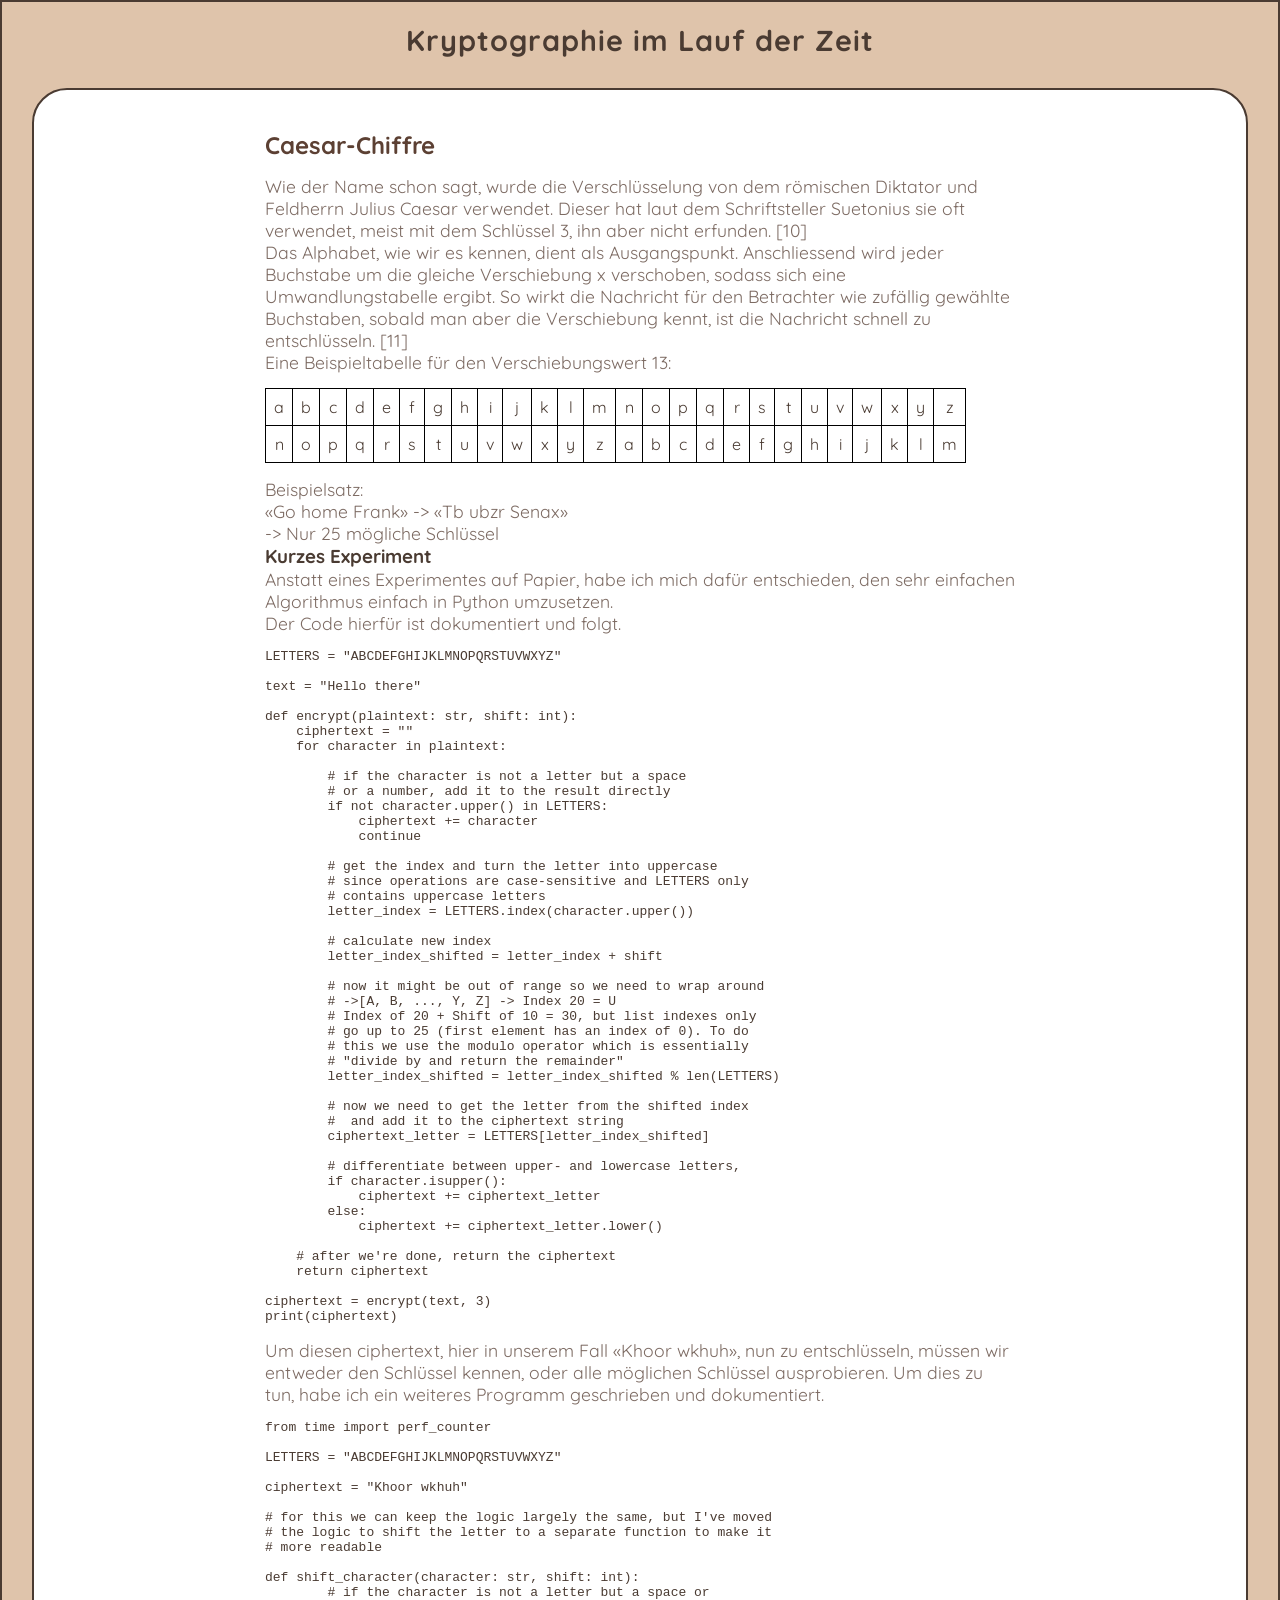
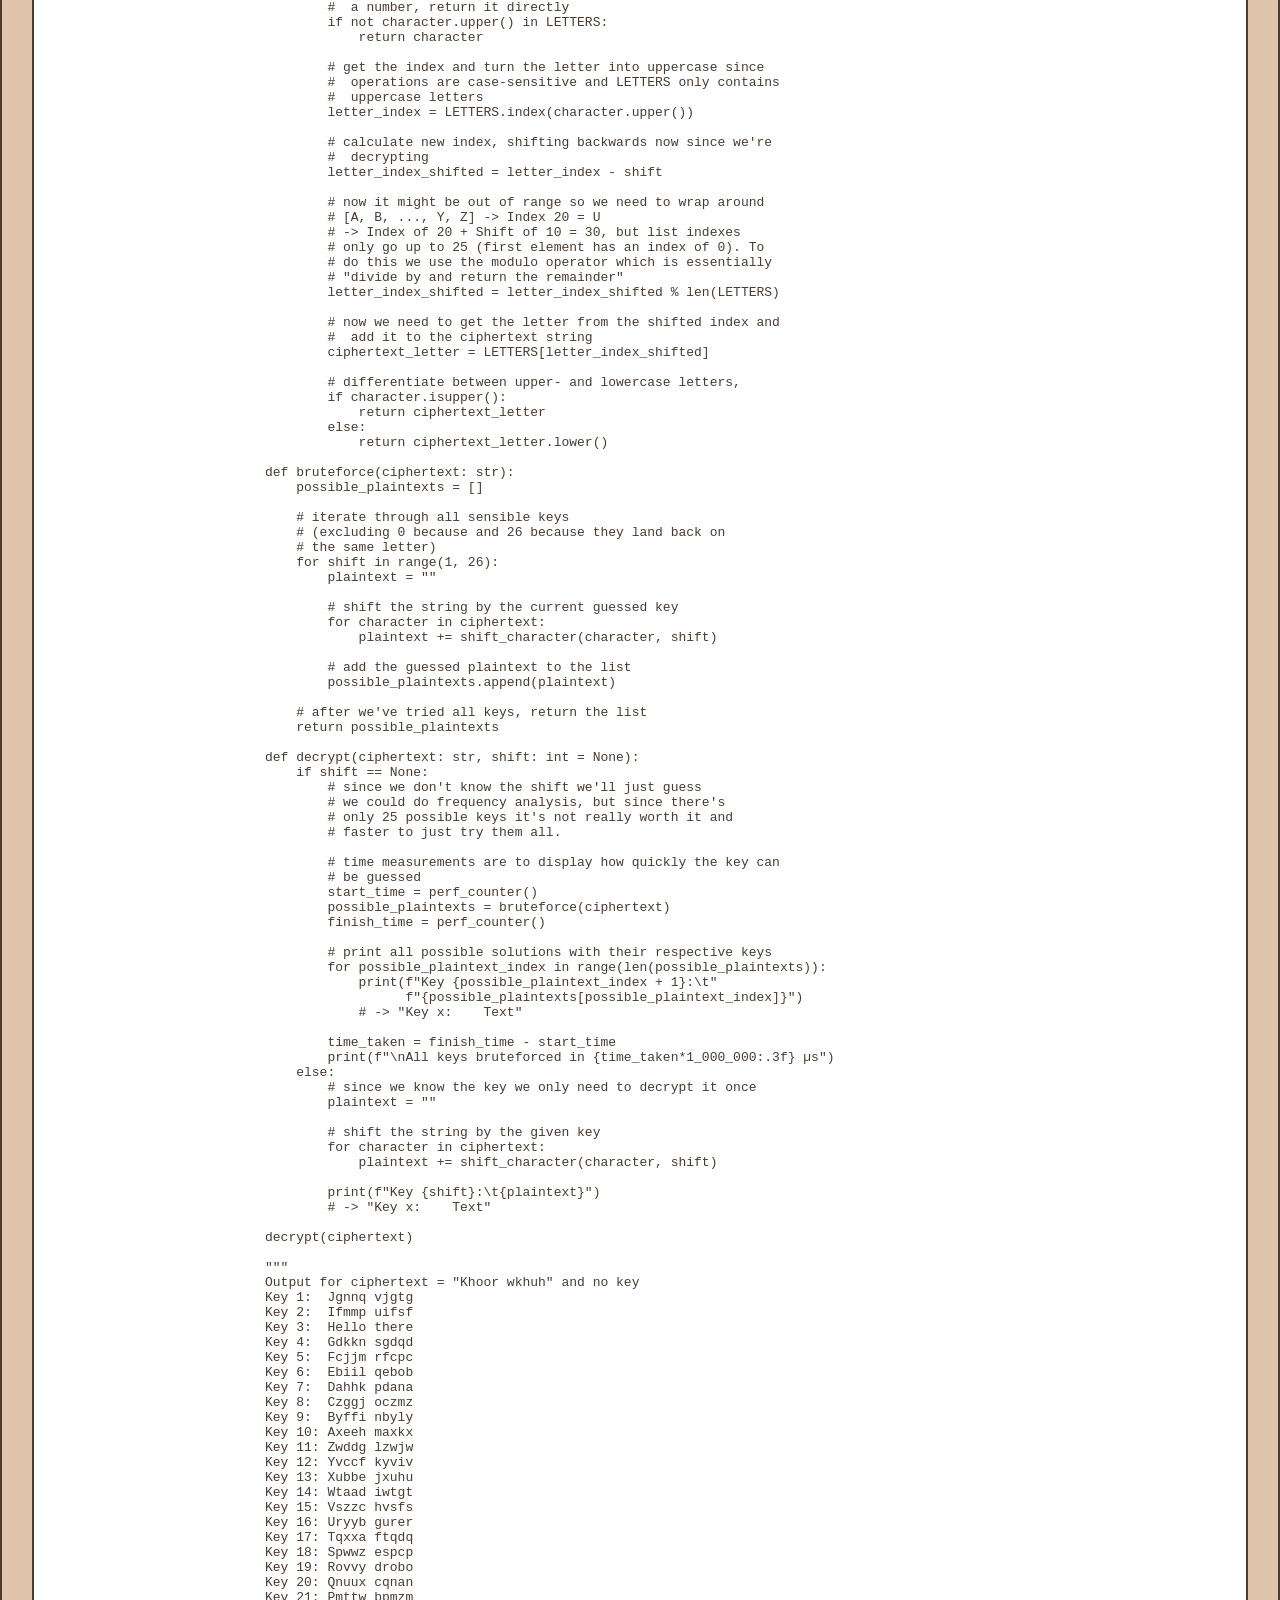
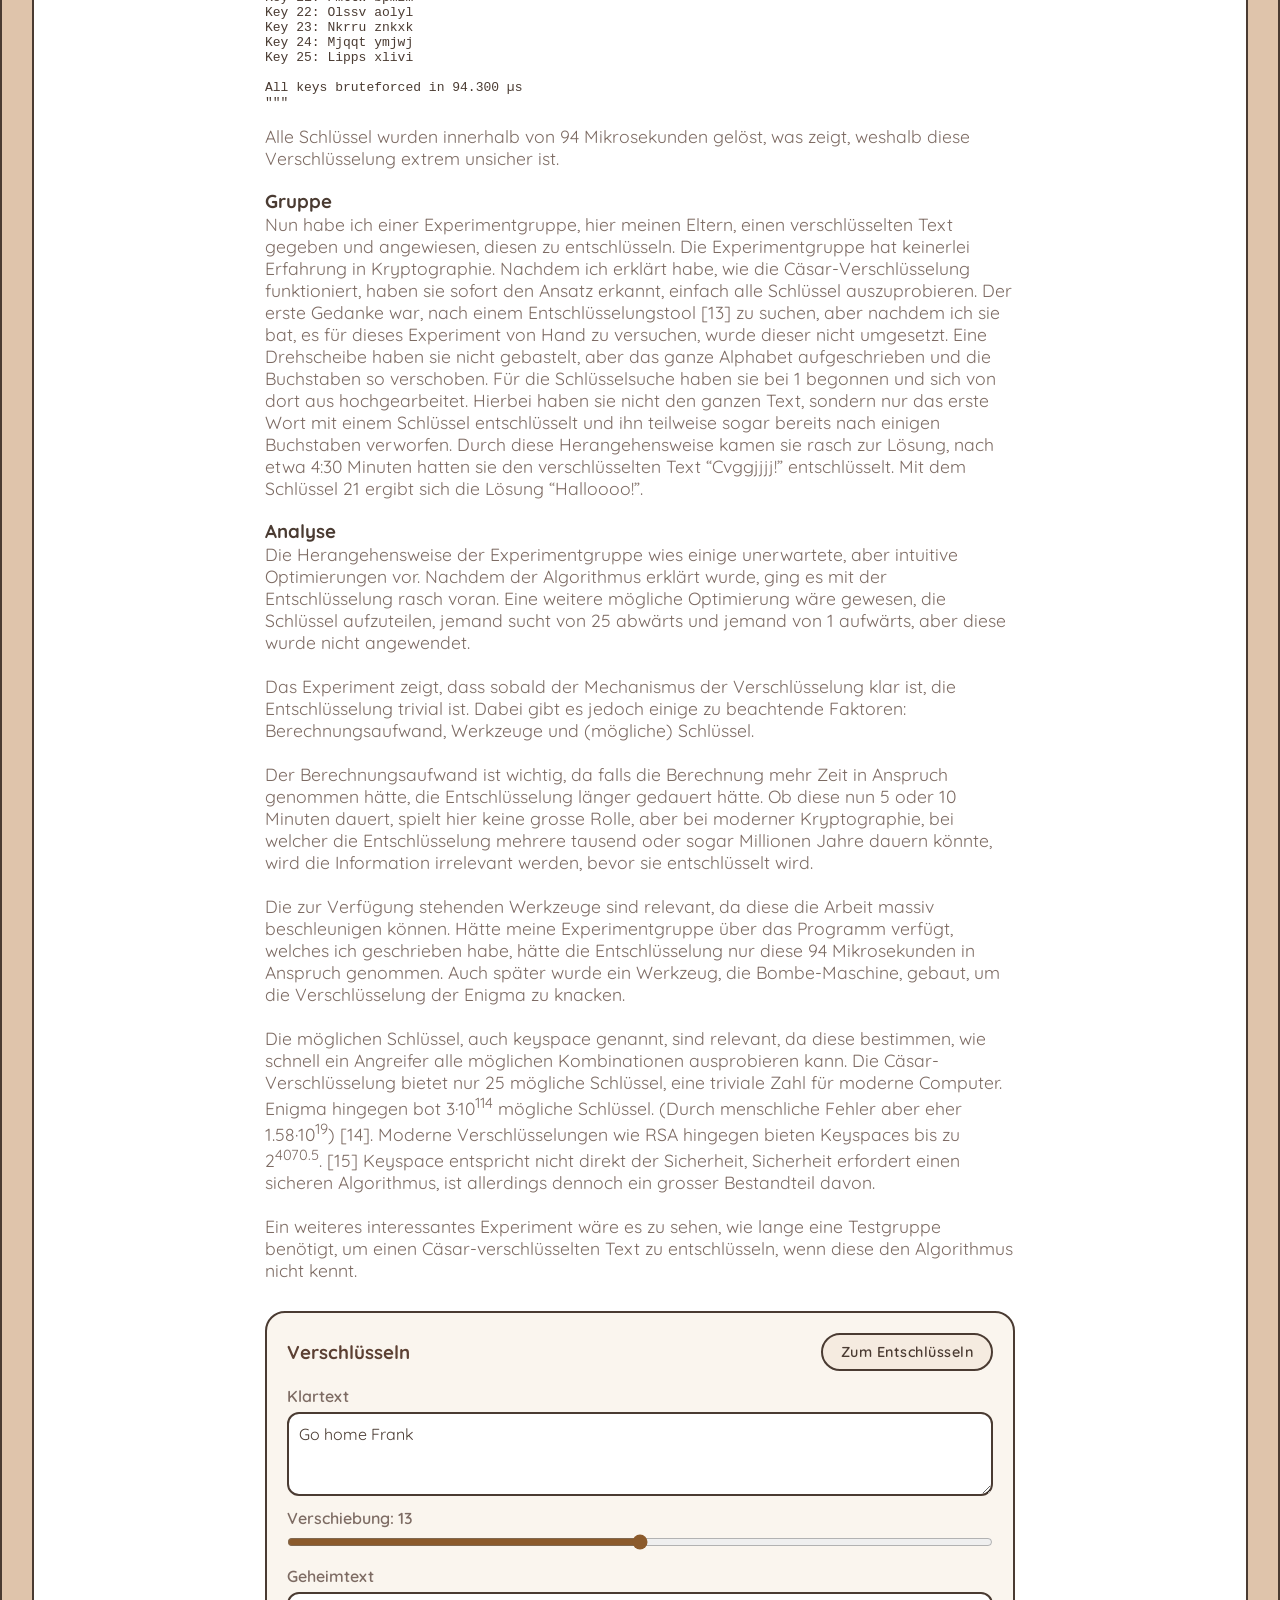
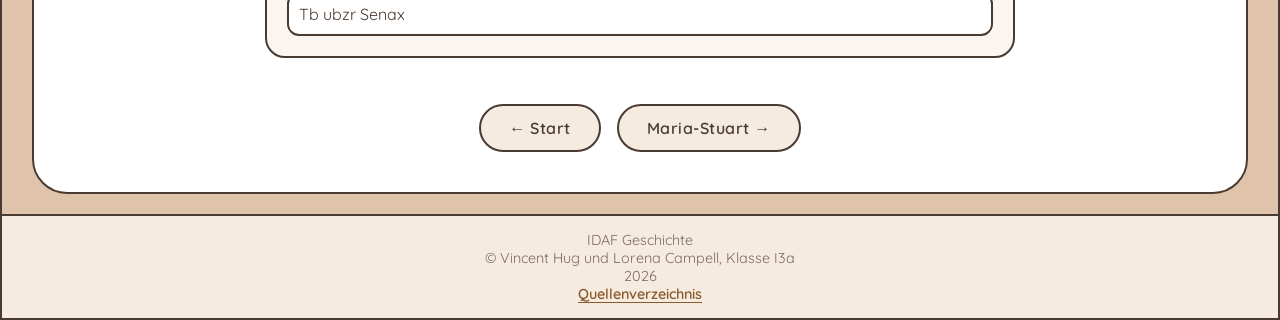
==== commit 770c2d56: "abstände zwischen titel" ====
--- a/caesar.html
+++ b/caesar.html
@@ -285,10 +285,14 @@
                     Alle Schlüssel wurden innerhalb von 94 Mikrosekunden gelöst, was zeigt, weshalb diese Verschlüsselung extrem unsicher ist.
                 </p>
 
+                <br>
+
                 <h3>Gruppe</h3>
                 <p class="content-inner">
                     Nun habe ich einer Experimentgruppe, hier meinen Eltern, einen verschlüsselten Text gegeben und angewiesen, diesen zu entschlüsseln. Die Experimentgruppe hat keinerlei Erfahrung in Kryptographie. Nachdem ich erklärt habe, wie die Cäsar-Verschlüsselung funktioniert, haben sie sofort den Ansatz erkannt, einfach alle Schlüssel auszuprobieren. Der erste Gedanke war, nach einem Entschlüsselungstool [13] zu suchen, aber nachdem ich sie bat, es für dieses Experiment von Hand zu versuchen, wurde dieser nicht umgesetzt. Eine Drehscheibe haben sie nicht gebastelt, aber das ganze Alphabet aufgeschrieben und die Buchstaben so verschoben. Für die Schlüsselsuche haben sie bei 1 begonnen und sich von dort aus hochgearbeitet. Hierbei haben sie nicht den ganzen Text, sondern nur das erste Wort mit einem Schlüssel entschlüsselt und ihn teilweise sogar bereits nach einigen Buchstaben verworfen. Durch diese Herangehensweise kamen sie rasch zur Lösung, nach etwa 4:30 Minuten hatten sie den verschlüsselten Text “Cvggjjjj!” entschlüsselt. Mit dem Schlüssel 21 ergibt sich die Lösung “Halloooo!”.
                 </p>
+
+                <br>
 
                 <h3>Analyse</h3>
                 <p class="content-inner">
--- a/style.css
+++ b/style.css
@@ -19,7 +19,7 @@
     width: 100%;
     min-height: 100vh;
 
-    background-color: #faf5ee;
+    background-color: #dfc4ab; 
     border: 2px solid #4a3b32;
 
     border-radius: 0px;
@@ -69,12 +69,6 @@
 /* Titel bündig mit dem Text darunter, auch wenn Bilder/Tabellen die Box breiter machen */
 .textbox-inhalt h2:has(+ p.content-inner) {
     max-width: 750px;
-    margin-left: auto;
-    margin-right: auto;
-}
-
-.textbox-inhalt h2:has(+ .text-figure) {
-    max-width: 1100px;
     margin-left: auto;
     margin-right: auto;
 }
@@ -540,216 +534,3 @@
     fill: #ffffff;
     font-weight: 700;
 }
-
-
-/* Bilder mit Bildunterschrift */
-.figure {
-    max-width: 750px;
-    margin: 25px auto;
-    text-align: center;
-}
-
-.figure img {
-    display: block;
-    margin: 0 auto;
-    padding: 10px;
-    background-color: #ffffff;
-    border: 1px solid #e0d4c8;
-    border-radius: 15px;
-    box-shadow: 0 4px 12px rgba(74, 59, 50, 0.08);
-}
-
-.figure figcaption {
-    margin-top: 10px;
-    font-size: 0.9rem;
-    font-style: italic;
-    color: #7d6b63;
-}
-
-/* Text links, Bild rechts (z.B. zimmermann.html) */
-.text-figure {
-    display: flex;
-    align-items: flex-start;
-    gap: 30px;
-    max-width: 1100px;
-    margin: 0 auto 25px;
-}
-
-.text-figure p.content-inner {
-    flex: 1 1 0;
-    margin: 0;
-}
-
-.text-figure .figure {
-    flex: 0 0 340px;
-    margin: 0;
-}
-
-@media (max-width: 900px) {
-    .text-figure {
-        flex-direction: column;
-    }
-
-    .text-figure .figure {
-        flex-basis: auto;
-        margin: 0 auto;
-    }
-}
-
-
-/* alte Scans leicht warm einfärben, passend zum Beige */
-.figure-historic img {
-    filter: sepia(15%);
-}
-
-/* Lightbox (lightbox.js) */
-.figure img {
-    cursor: zoom-in;
-    transition: transform 0.2s ease, box-shadow 0.2s ease;
-}
-
-.figure img:hover,
-.figure img:focus-visible {
-    transform: scale(1.02);
-    box-shadow: 0 8px 20px rgba(74, 59, 50, 0.15);
-}
-
-.figure img:focus-visible {
-    outline: 3px solid #7d6b63;
-    outline-offset: 3px;
-}
-
-.lightbox {
-    position: fixed;
-    inset: 0;
-    z-index: 100;
-    display: flex;
-    align-items: center;
-    justify-content: center;
-    padding: 30px;
-    background-color: rgba(74, 59, 50, 0.85);
-    cursor: zoom-out;
-}
-
-.lightbox[hidden] {
-    display: none;
-}
-
-.lightbox figure {
-    max-width: 100%;
-    max-height: 100%;
-    text-align: center;
-}
-
-.lightbox img {
-    max-width: 100%;
-    max-height: calc(100vh - 120px);
-    padding: 10px;
-    background-color: #ffffff;
-    border-radius: 15px;
-}
-
-.lightbox figcaption {
-    margin-top: 12px;
-    font-style: italic;
-    color: #faf5ee;
-}
-
-body.lightbox-open {
-    overflow: hidden;
-}
-
-/* Häufigkeitsdiagramm (frequency-chart.js) */
-.chart-wrap {
-    position: relative;
-    padding: 15px 10px 5px;
-    background-color: #ffffff;
-    border: 1px solid #e0d4c8;
-    border-radius: 15px;
-    box-shadow: 0 4px 12px rgba(74, 59, 50, 0.08);
-}
-
-.frequency-chart {
-    display: block;
-    width: 100%;
-    height: auto;
-    font-family: inherit;
-}
-
-.chart-grid {
-    stroke: #f0e8df;
-    stroke-width: 1;
-}
-
-.chart-baseline {
-    stroke: #7d6b63;
-    stroke-width: 1;
-}
-
-.chart-axis {
-    font-size: 11px;
-    fill: #7d6b63;
-}
-
-.chart-letter {
-    font-size: 13px;
-    font-weight: 600;
-    fill: #4a3b32;
-}
-
-.chart-value {
-    font-size: 12px;
-    font-weight: 700;
-    fill: #4a3b32;
-}
-
-.chart-bar-fill {
-    fill: #a0602a;
-    transition: fill 0.15s ease;
-}
-
-.chart-bar.active .chart-bar-fill {
-    fill: #4a3b32;
-}
-
-.chart-hit {
-    fill: transparent;
-    cursor: default;
-}
-
-.chart-tooltip {
-    position: absolute;
-    transform: translate(-50%, calc(-100% - 12px));
-    padding: 6px 12px;
-    font-size: 0.9rem;
-    color: #4a3b32;
-    background-color: #ffffff;
-    border: 1px solid #4a3b32;
-    border-radius: 10px;
-    box-shadow: 0 4px 12px rgba(74, 59, 50, 0.15);
-    pointer-events: none;
-    white-space: nowrap;
-}
-
-.chart-tooltip[hidden] {
-    display: none;
-}
-
-.chart-table {
-    margin-top: 10px;
-    font-size: 0.9rem;
-    color: #7d6b63;
-}
-
-.chart-table summary {
-    cursor: pointer;
-}
-
-.chart-table table {
-    margin: 10px auto 0;
-}
-
-.chart-figure {
-    width: 750px;
-    max-width: 100%;
-}
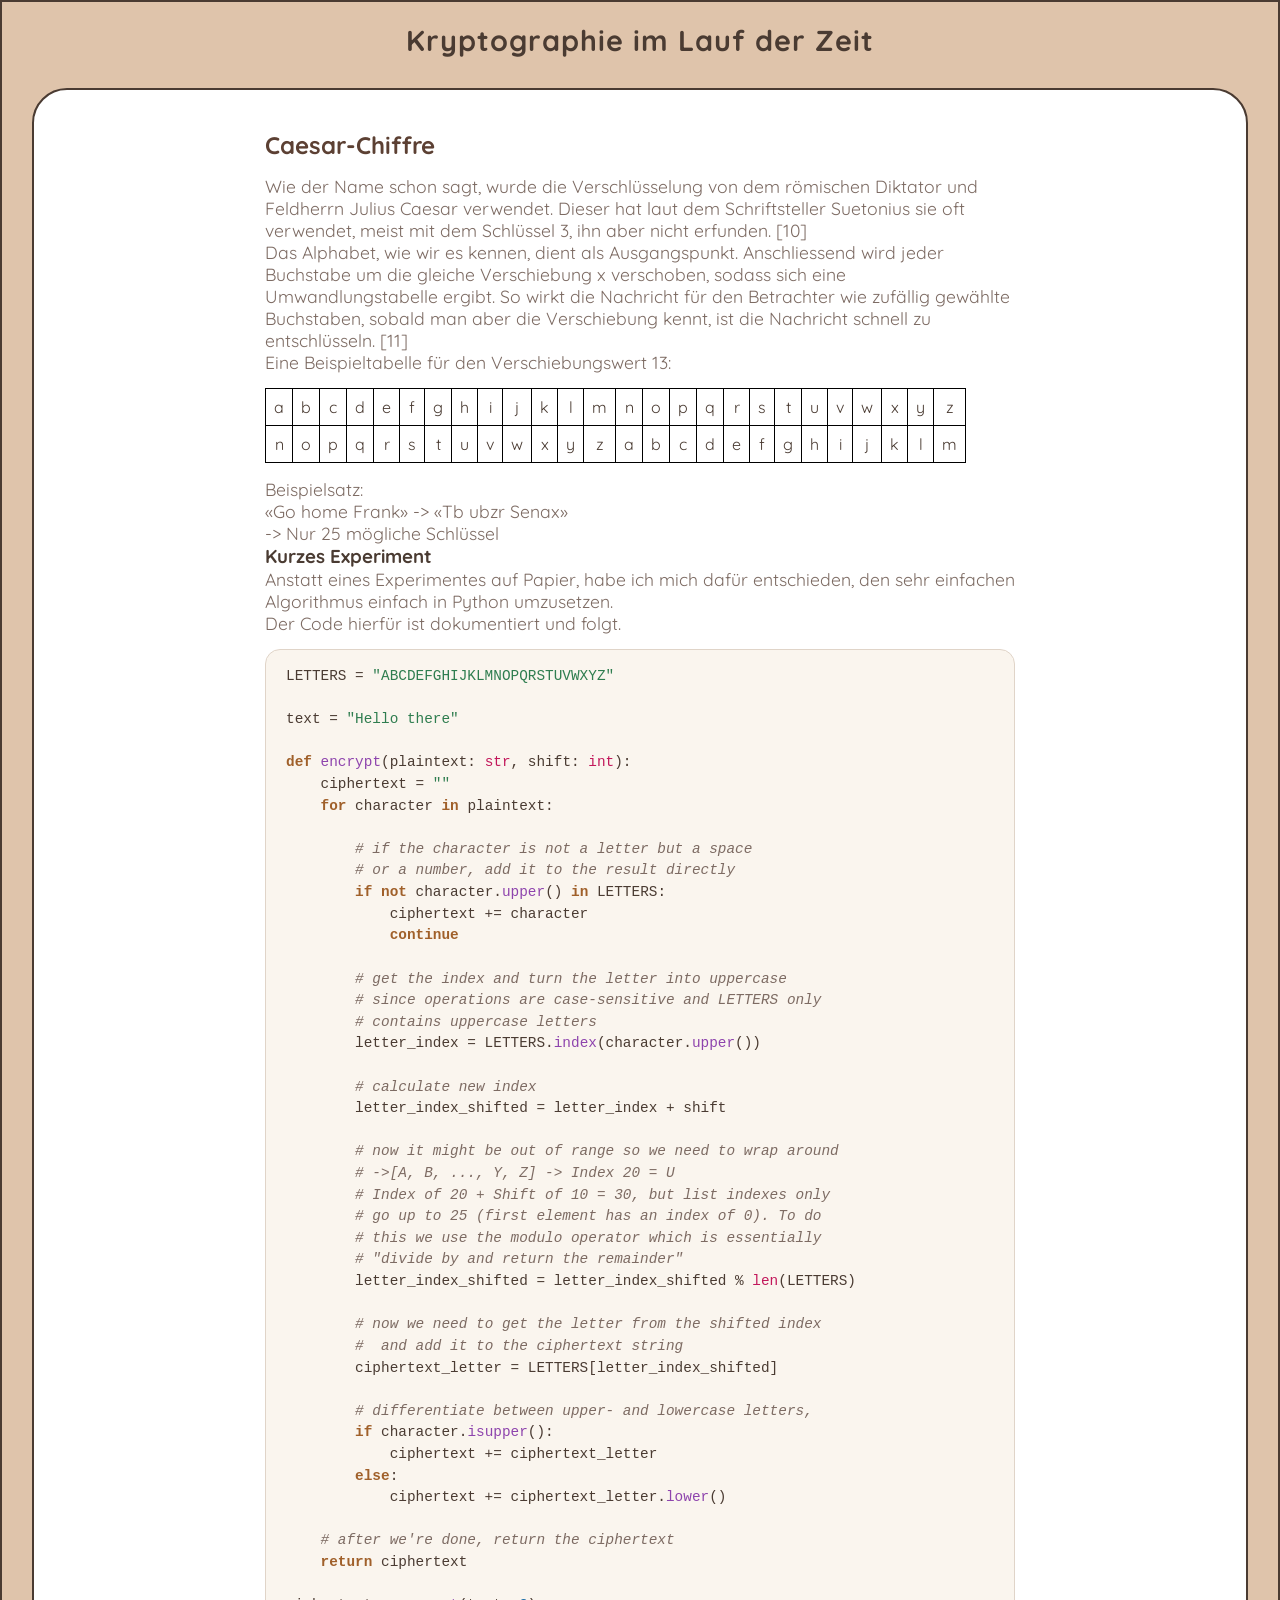
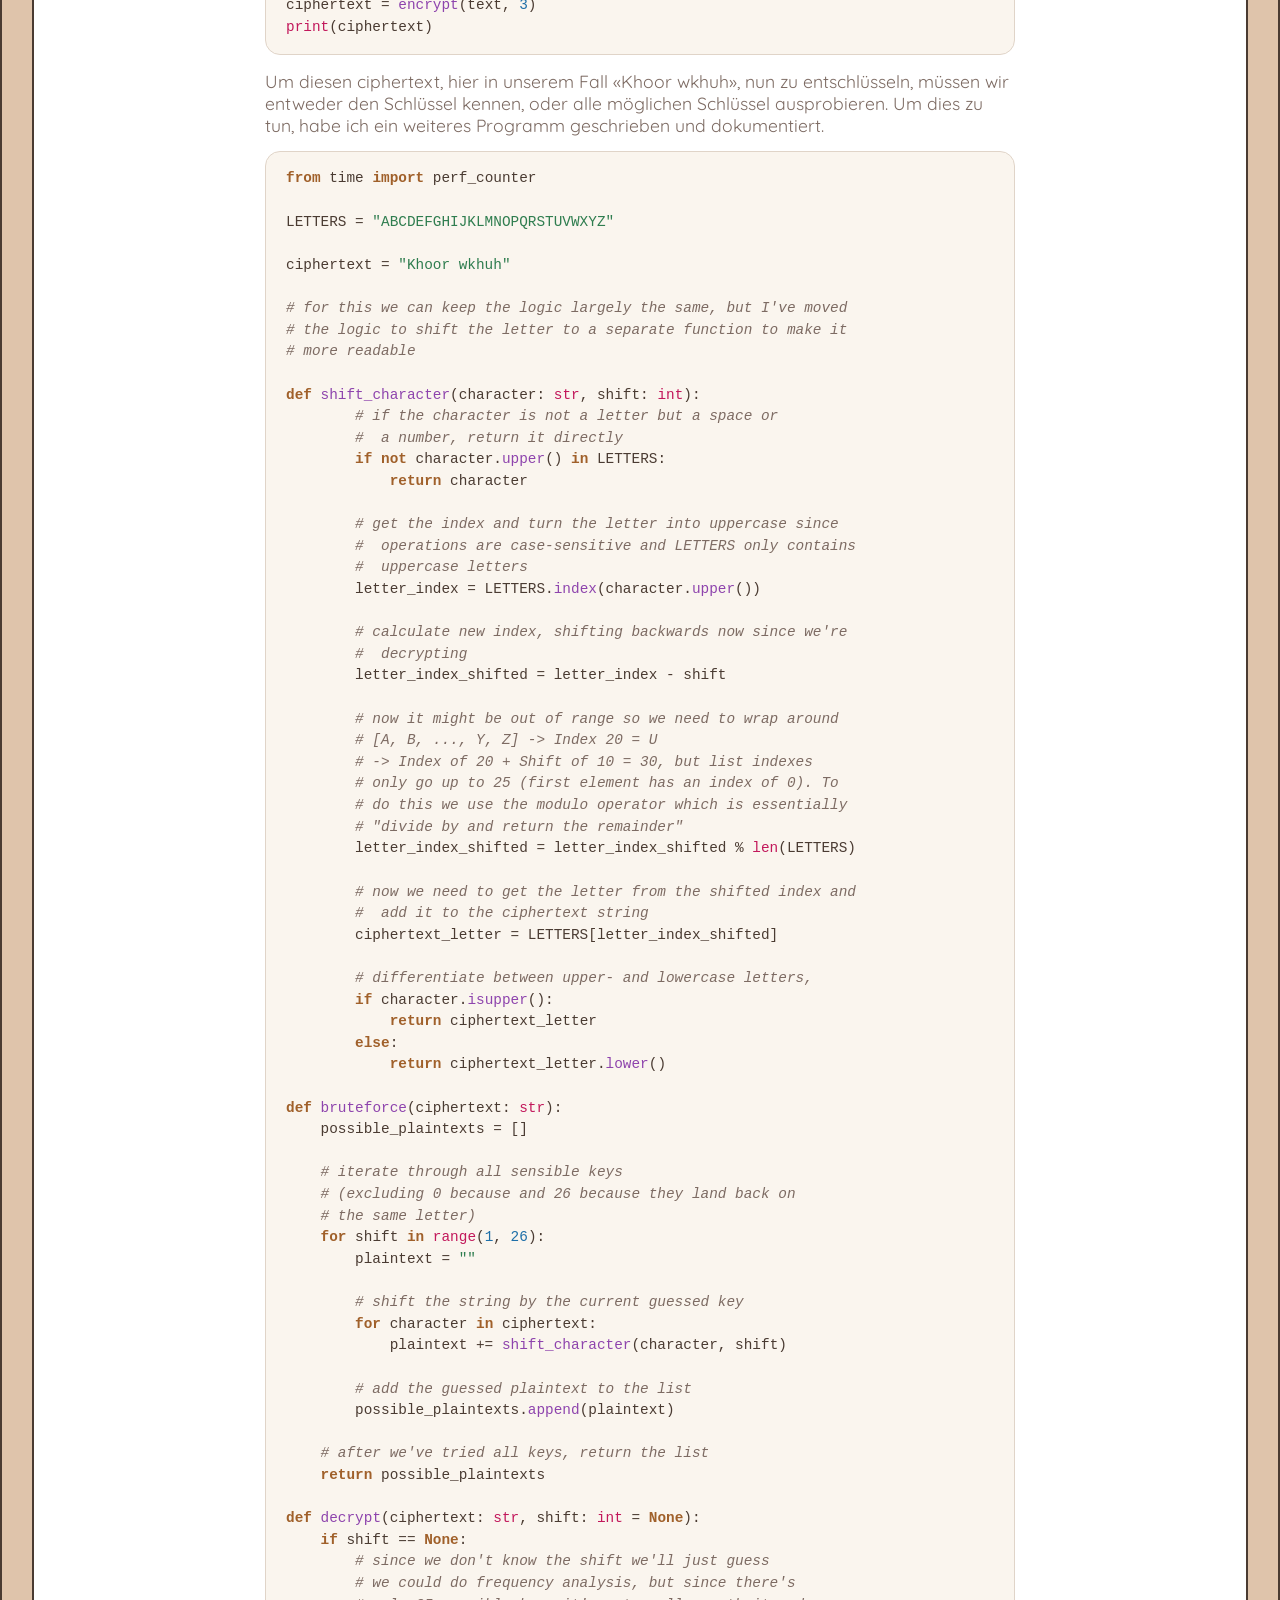
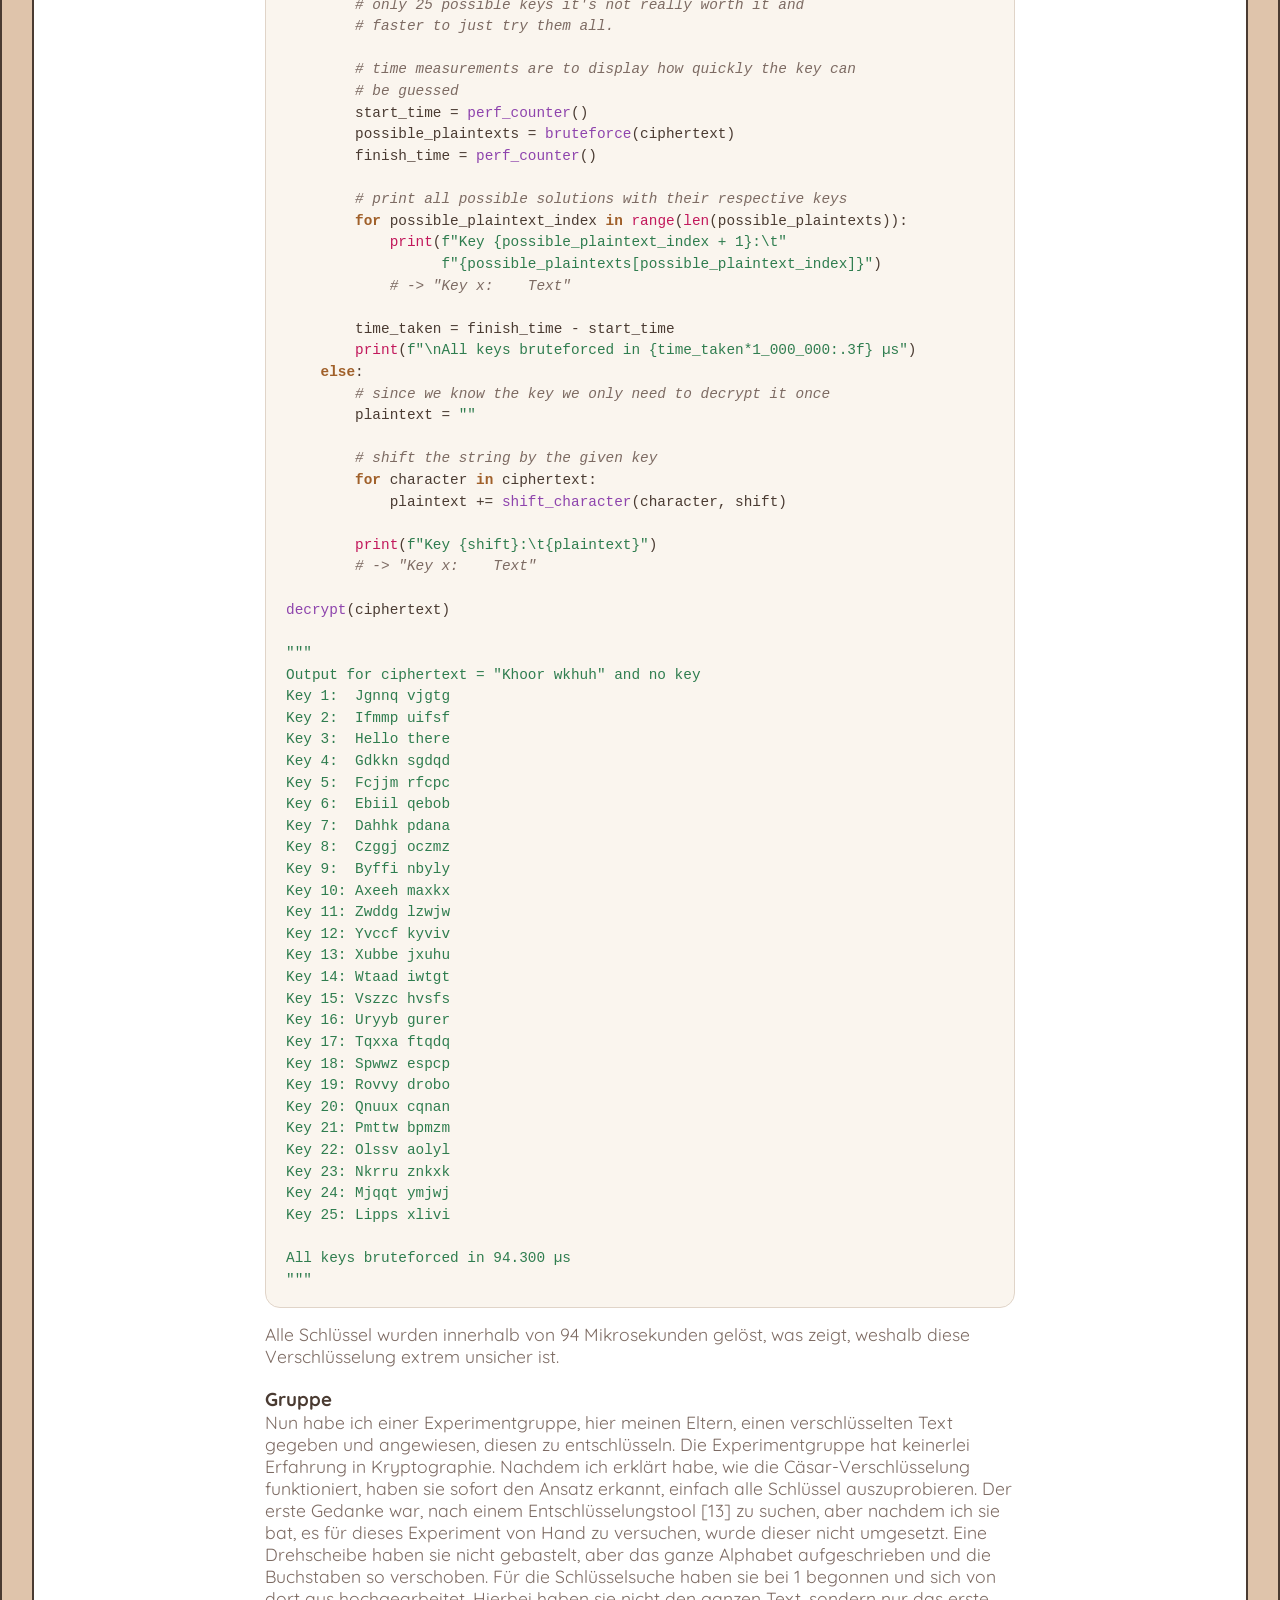
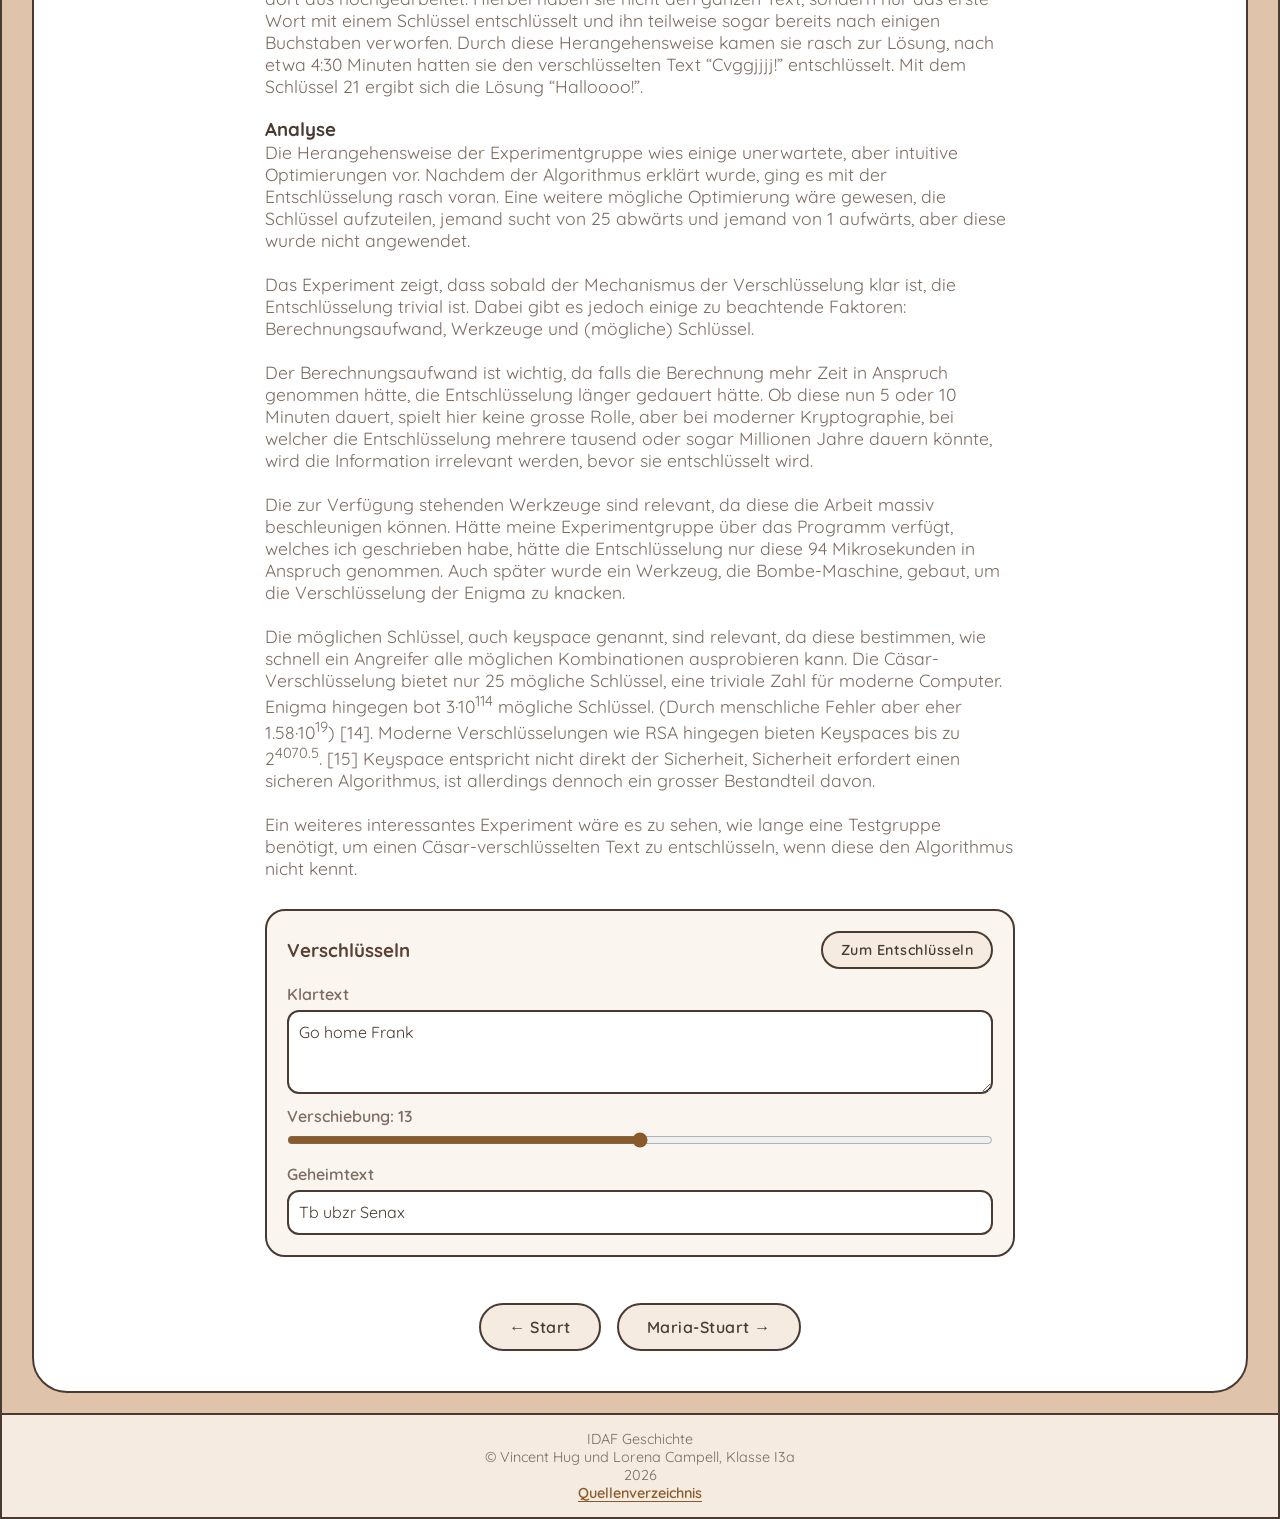
==== commit 52e726ff: "Syntax highlighting and code background" ====
--- a/caesar.html
+++ b/caesar.html
@@ -104,7 +104,7 @@
                     Der Code hierfür ist dokumentiert und folgt.
                 </p>
                 <div class="table-scroll">
-<pre><code>LETTERS = "ABCDEFGHIJKLMNOPQRSTUVWXYZ"
+<pre><code class="language-python">LETTERS = "ABCDEFGHIJKLMNOPQRSTUVWXYZ"
 
 text = "Hello there"
 
@@ -154,7 +154,7 @@
                     Um diesen ciphertext, hier in unserem Fall «Khoor wkhuh», nun zu entschlüsseln, müssen wir entweder den Schlüssel kennen, oder alle möglichen Schlüssel ausprobieren. Um dies zu tun, habe ich ein weiteres Programm geschrieben und dokumentiert.
                 </p>
                 <div class="table-scroll">
-<pre><code>from time import perf_counter
+<pre><code class="language-python">from time import perf_counter
 
 LETTERS = "ABCDEFGHIJKLMNOPQRSTUVWXYZ"
 
@@ -363,5 +363,6 @@
     </div>
 
     <script src="caesar.js"></script>
+    <script src="highlight.js"></script>
 </body>
 </html>
--- a/style.css
+++ b/style.css
@@ -68,6 +68,19 @@
 
 /* Titel bündig mit dem Text darunter, auch wenn Bilder/Tabellen die Box breiter machen */
 .textbox-inhalt h2:has(+ p.content-inner) {
+    max-width: 750px;
+    margin-left: auto;
+    margin-right: auto;
+}
+
+/* Zwischentitel bündig mit dem zentrierten Text */
+.textbox-inhalt > h3 {
+    max-width: 750px;
+    margin-left: auto;
+    margin-right: auto;
+}
+
+.textbox-inhalt h2:has(+ .text-figure) {
     max-width: 750px;
     margin-left: auto;
     margin-right: auto;
@@ -534,3 +547,250 @@
     fill: #ffffff;
     font-weight: 700;
 }
+
+
+/* Bilder mit Bildunterschrift */
+.figure {
+    max-width: 750px;
+    margin: 25px auto;
+    text-align: center;
+}
+
+.figure img {
+    display: block;
+    margin: 0 auto;
+    padding: 10px;
+    background-color: #ffffff;
+    border: 1px solid #e0d4c8;
+    border-radius: 15px;
+    box-shadow: 0 4px 12px rgba(74, 59, 50, 0.08);
+}
+
+.figure figcaption {
+    margin-top: 10px;
+    font-size: 0.9rem;
+    font-style: italic;
+    color: #7d6b63;
+}
+
+/* Text in der Mitte (genau wie ohne Bild), Bild im freien Platz rechts daneben.
+   Die beiden äusseren Spalten sind gleich breit, darum bleibt der Text zentriert. */
+.text-figure {
+    display: grid;
+    grid-template-columns: minmax(0, 1fr) minmax(0, 750px) minmax(0, 1fr);
+    column-gap: 30px;
+    align-items: start;
+    margin: 0 auto;
+}
+
+.text-figure p.content-inner {
+    grid-column: 2;
+    width: 100%;
+    margin: 0;
+}
+
+.text-figure .figure {
+    grid-column: 3;
+    justify-self: start;
+    width: 100%;
+    max-width: 340px;
+    /* Höhe 0: das Bild ragt nach unten über, schiebt den folgenden Text aber nicht nach unten */
+    height: 0;
+    margin: 0;
+}
+
+/* zu wenig Platz rechts: Bild unter den Text */
+@media (max-width: 1350px) {
+    .text-figure {
+        display: block;
+    }
+
+    .text-figure p.content-inner {
+        margin: 0 auto;
+    }
+
+    .text-figure .figure {
+        height: auto;
+        margin: 25px auto;
+    }
+}
+
+
+/* alte Scans leicht warm einfärben, passend zum Beige */
+.figure-historic img {
+    filter: sepia(15%);
+}
+
+/* Lightbox (lightbox.js) */
+.figure img {
+    cursor: zoom-in;
+    transition: transform 0.2s ease, box-shadow 0.2s ease;
+}
+
+.figure img:hover,
+.figure img:focus-visible {
+    transform: scale(1.02);
+    box-shadow: 0 8px 20px rgba(74, 59, 50, 0.15);
+}
+
+.figure img:focus-visible {
+    outline: 3px solid #7d6b63;
+    outline-offset: 3px;
+}
+
+.lightbox {
+    position: fixed;
+    inset: 0;
+    z-index: 100;
+    display: flex;
+    align-items: center;
+    justify-content: center;
+    padding: 30px;
+    background-color: rgba(74, 59, 50, 0.85);
+    cursor: zoom-out;
+}
+
+.lightbox[hidden] {
+    display: none;
+}
+
+.lightbox figure {
+    max-width: 100%;
+    max-height: 100%;
+    text-align: center;
+}
+
+.lightbox img {
+    max-width: 100%;
+    max-height: calc(100vh - 120px);
+    padding: 10px;
+    background-color: #ffffff;
+    border-radius: 15px;
+}
+
+.lightbox figcaption {
+    margin-top: 12px;
+    font-style: italic;
+    color: #faf5ee;
+}
+
+body.lightbox-open {
+    overflow: hidden;
+}
+
+/* Häufigkeitsdiagramm (frequency-chart.js) */
+.chart-wrap {
+    position: relative;
+    padding: 15px 10px 5px;
+    background-color: #ffffff;
+    border: 1px solid #e0d4c8;
+    border-radius: 15px;
+    box-shadow: 0 4px 12px rgba(74, 59, 50, 0.08);
+}
+
+.frequency-chart {
+    display: block;
+    width: 100%;
+    height: auto;
+    font-family: inherit;
+}
+
+.chart-grid {
+    stroke: #f0e8df;
+    stroke-width: 1;
+}
+
+.chart-baseline {
+    stroke: #7d6b63;
+    stroke-width: 1;
+}
+
+.chart-axis {
+    font-size: 11px;
+    fill: #7d6b63;
+}
+
+.chart-letter {
+    font-size: 13px;
+    font-weight: 600;
+    fill: #4a3b32;
+}
+
+.chart-value {
+    font-size: 12px;
+    font-weight: 700;
+    fill: #4a3b32;
+}
+
+.chart-bar-fill {
+    fill: #a0602a;
+    transition: fill 0.15s ease;
+}
+
+.chart-bar.active .chart-bar-fill {
+    fill: #4a3b32;
+}
+
+.chart-hit {
+    fill: transparent;
+    cursor: default;
+}
+
+.chart-tooltip {
+    position: absolute;
+    transform: translate(-50%, calc(-100% - 12px));
+    padding: 6px 12px;
+    font-size: 0.9rem;
+    color: #4a3b32;
+    background-color: #ffffff;
+    border: 1px solid #4a3b32;
+    border-radius: 10px;
+    box-shadow: 0 4px 12px rgba(74, 59, 50, 0.15);
+    pointer-events: none;
+    white-space: nowrap;
+}
+
+.chart-tooltip[hidden] {
+    display: none;
+}
+
+.chart-table {
+    margin-top: 10px;
+    font-size: 0.9rem;
+    color: #7d6b63;
+}
+
+.chart-table summary {
+    cursor: pointer;
+}
+
+.chart-table table {
+    margin: 10px auto 0;
+}
+
+.chart-figure {
+    width: 750px;
+    max-width: 100%;
+}
+
+
+/* Syntax-Highlighting (highlight.js), Farben passend zur Seite */
+.tok-keyword { color: #a0602a; font-weight: 700; }
+.tok-builtin { color: #c2185b; }
+.tok-function { color: #8e44ad; }
+.tok-string { color: #2f7d4f; }
+.tok-number { color: #1e6fa8; }
+.tok-comment { color: #7d6b63; font-style: italic; }
+
+/* Codeblöcke: leichter Hintergrund, bündig mit dem Text */
+pre {
+    max-width: 750px;
+    margin: 0 auto;
+    padding: 16px 20px;
+    overflow-x: auto;
+    font-size: 0.9rem;
+    line-height: 1.5;
+    background-color: #faf5ee;
+    border: 1px solid #e0d4c8;
+    border-radius: 15px;
+}
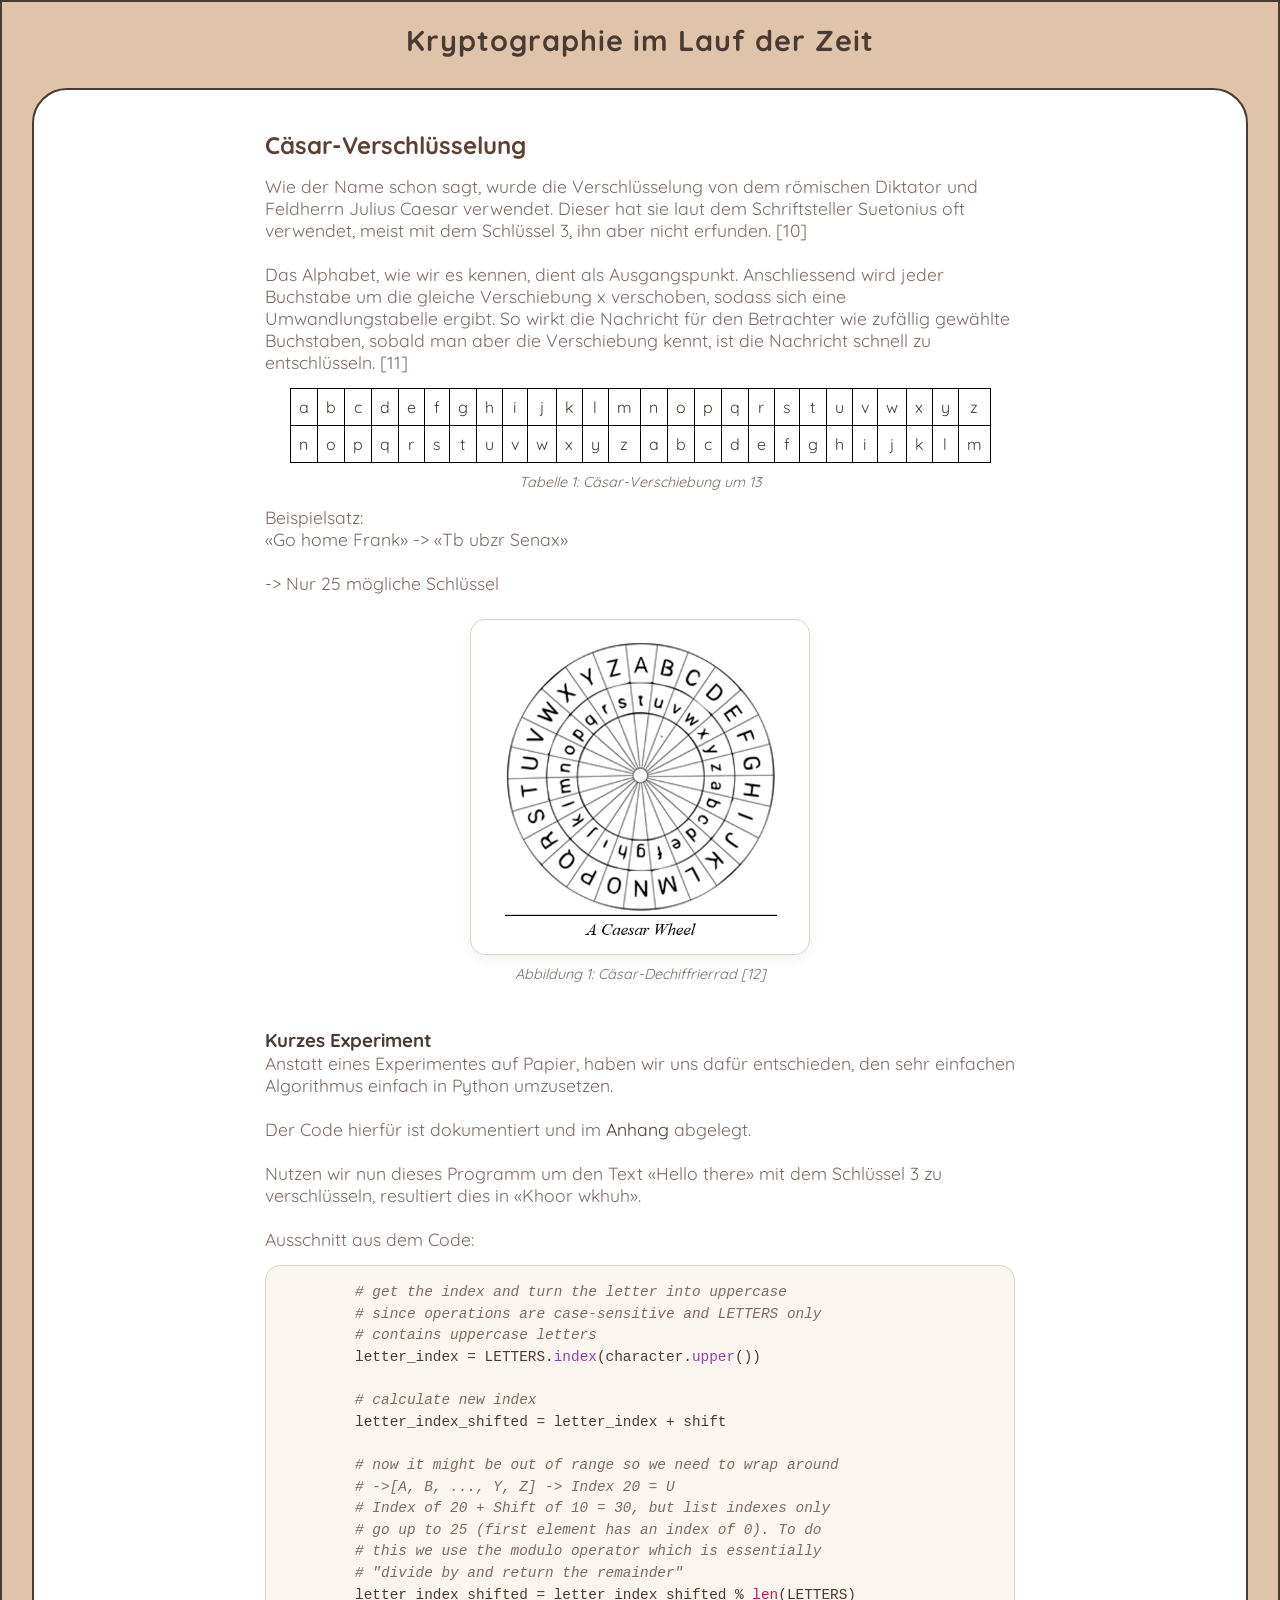
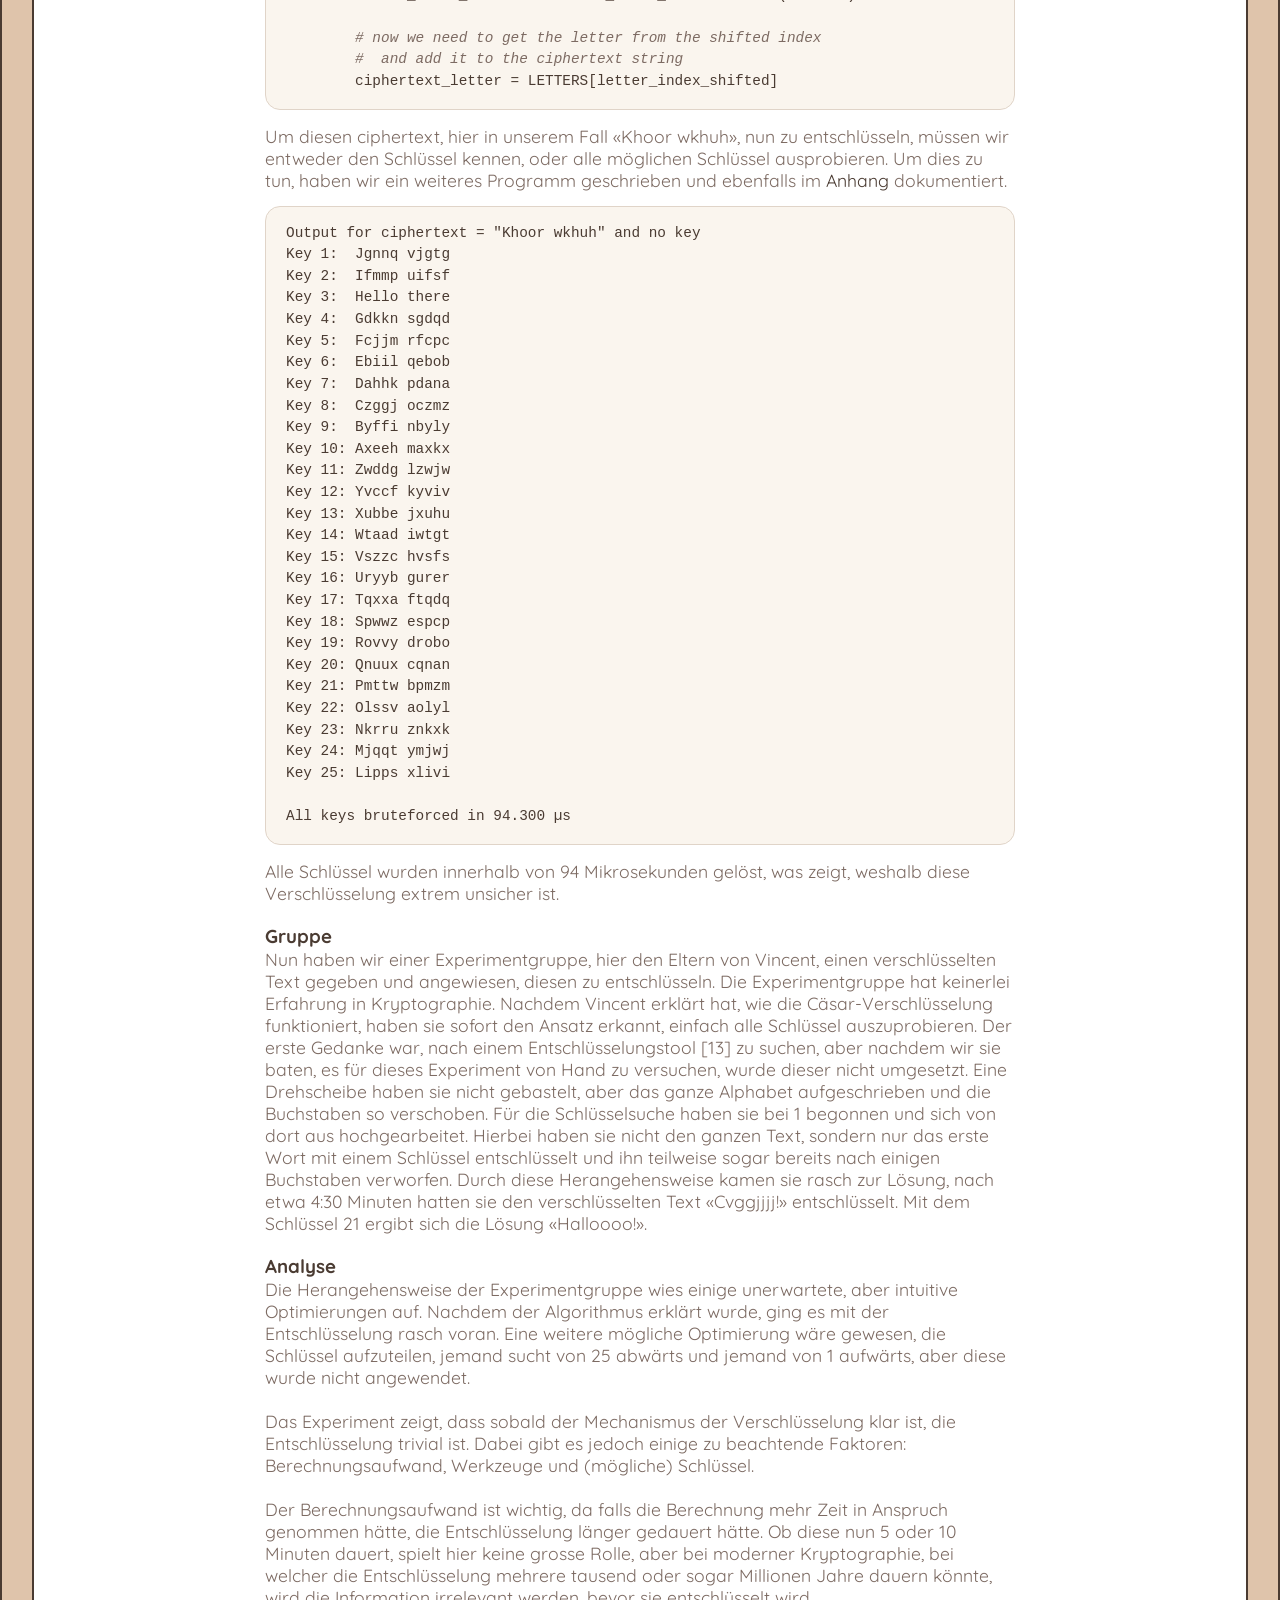
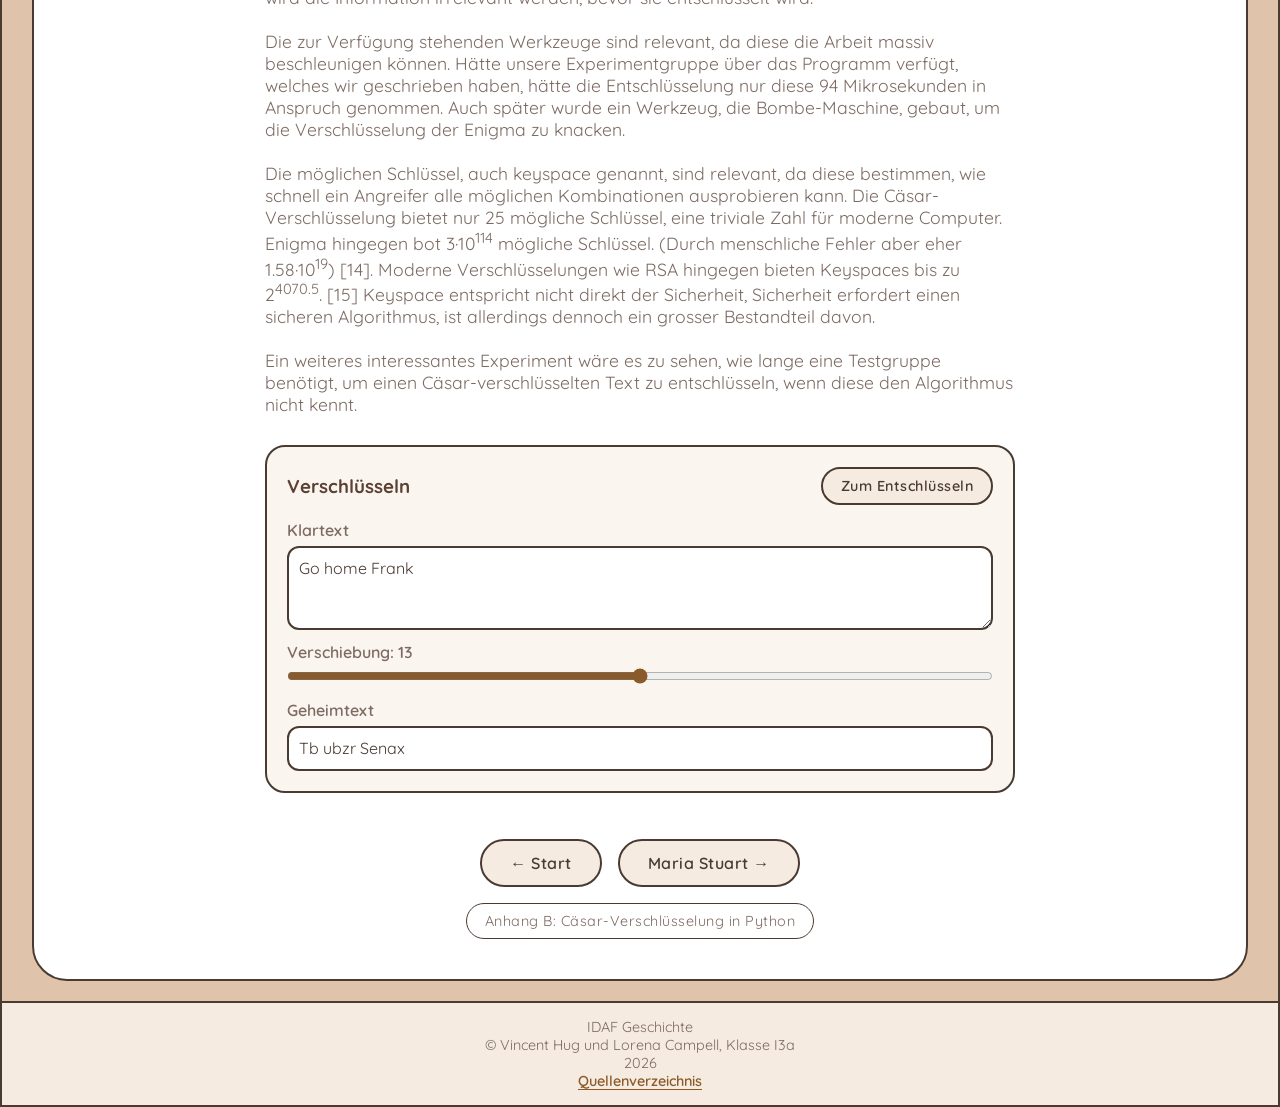
==== commit a68e607b: "Maybe Final" ====
--- a/caesar.html
+++ b/caesar.html
@@ -18,18 +18,17 @@
         
         <main class="textbox">
             <div class="textbox-inhalt">
-                <h2>Caesar-Chiffre</h2>
-
-                <p class="content-inner">
-                    Wie der Name schon sagt, wurde die Verschlüsselung von dem römischen Diktator und Feldherrn Julius Caesar verwendet. Dieser hat laut dem Schriftsteller Suetonius sie oft verwendet, meist mit dem Schlüssel 3, ihn aber nicht erfunden. [10]
-                    <br>
+                <h2>Cäsar-Verschlüsselung</h2>
+
+                <p class="content-inner">
+                    Wie der Name schon sagt, wurde die Verschlüsselung von dem römischen Diktator und Feldherrn Julius Caesar verwendet. Dieser hat sie laut dem Schriftsteller Suetonius oft verwendet, meist mit dem Schlüssel 3, ihn aber nicht erfunden. [10]
+                    <br> <br>
                     Das Alphabet, wie wir es kennen, dient als Ausgangspunkt. Anschliessend wird jeder Buchstabe um die gleiche Verschiebung x verschoben, sodass sich eine Umwandlungstabelle ergibt. So wirkt die Nachricht für den Betrachter wie zufällig gewählte Buchstaben, sobald man aber die Verschiebung kennt, ist die Nachricht schnell zu entschlüsseln. [11]
-                    <br>
-                    Eine Beispieltabelle für den Verschiebungswert 13:
                 </p>
 
                 <div class="table-scroll">
                     <table>
+                        <caption>Tabelle 1: Cäsar-Verschiebung um 13</caption>
                         <tr>
                             <td>a</td>
                             <td>b</td>
@@ -89,36 +88,34 @@
                     </table>
                 </div>
 
+                <div class="text-figure">
                 <p class="content-inner">
                     Beispielsatz:
                     <br>
                     «Go home Frank» -&gt; «Tb ubzr Senax»
-                    <br>
+                    <br> <br>
                     -&gt; Nur 25 mögliche Schlüssel
                 </p>
+                <figure class="figure">
+                    <img src="img/caesar-wheel.png" alt="Cäsar-Scheibe aus zwei Ringen: aussen das Alphabet in Grossbuchstaben, innen in Kleinbuchstaben. Durch Drehen der Scheibe lässt sich die Verschiebung ablesen">
+                    <figcaption>Abbildung 1: Cäsar-Dechiffrierrad [12]</figcaption>
+                </figure>
+                </div>
+
+                <br>
 
                 <h3>Kurzes Experiment</h3>
                 <p class="content-inner">
-                    Anstatt eines Experimentes auf Papier, habe ich mich dafür entschieden, den sehr einfachen Algorithmus einfach in Python umzusetzen.
-                    <br>
-                    Der Code hierfür ist dokumentiert und folgt.
+                    Anstatt eines Experimentes auf Papier, haben wir uns dafür entschieden, den sehr einfachen Algorithmus einfach in Python umzusetzen.
+                    <br> <br>
+                    Der Code hierfür ist dokumentiert und im <a href="anhang.html">Anhang</a> abgelegt.
+                    <br> <br>
+                    Nutzen wir nun dieses Programm um den Text «Hello there» mit dem Schlüssel 3 zu verschlüsseln, resultiert dies in «Khoor wkhuh».
+                    <br> <br>
+                    Ausschnitt aus dem Code:
                 </p>
                 <div class="table-scroll">
-<pre><code class="language-python">LETTERS = "ABCDEFGHIJKLMNOPQRSTUVWXYZ"
-
-text = "Hello there"
-
-def encrypt(plaintext: str, shift: int):
-    ciphertext = ""
-    for character in plaintext:
-
-        # if the character is not a letter but a space
-        # or a number, add it to the result directly
-        if not character.upper() in LETTERS:
-            ciphertext += character
-            continue
-
-        # get the index and turn the letter into uppercase
+<pre><code class="language-python">        # get the index and turn the letter into uppercase
         # since operations are case-sensitive and LETTERS only
         # contains uppercase letters
         letter_index = LETTERS.index(character.upper())
@@ -136,122 +133,13 @@
 
         # now we need to get the letter from the shifted index
         #  and add it to the ciphertext string
-        ciphertext_letter = LETTERS[letter_index_shifted]
-
-        # differentiate between upper- and lowercase letters,
-        if character.isupper():
-            ciphertext += ciphertext_letter
-        else:
-            ciphertext += ciphertext_letter.lower()
-
-    # after we're done, return the ciphertext
-    return ciphertext
-
-ciphertext = encrypt(text, 3)
-print(ciphertext)</code></pre>
-                </div>
-                <p class="content-inner">
-                    Um diesen ciphertext, hier in unserem Fall «Khoor wkhuh», nun zu entschlüsseln, müssen wir entweder den Schlüssel kennen, oder alle möglichen Schlüssel ausprobieren. Um dies zu tun, habe ich ein weiteres Programm geschrieben und dokumentiert.
+        ciphertext_letter = LETTERS[letter_index_shifted]</code></pre>
+                </div>
+                <p class="content-inner">
+                    Um diesen ciphertext, hier in unserem Fall «Khoor wkhuh», nun zu entschlüsseln, müssen wir entweder den Schlüssel kennen, oder alle möglichen Schlüssel ausprobieren. Um dies zu tun, haben wir ein weiteres Programm geschrieben und ebenfalls im <a href="anhang.html">Anhang</a> dokumentiert.
                 </p>
                 <div class="table-scroll">
-<pre><code class="language-python">from time import perf_counter
-
-LETTERS = "ABCDEFGHIJKLMNOPQRSTUVWXYZ"
-
-ciphertext = "Khoor wkhuh"
-
-# for this we can keep the logic largely the same, but I've moved
-# the logic to shift the letter to a separate function to make it
-# more readable
-
-def shift_character(character: str, shift: int):
-        # if the character is not a letter but a space or
-        #  a number, return it directly
-        if not character.upper() in LETTERS:
-            return character
-
-        # get the index and turn the letter into uppercase since
-        #  operations are case-sensitive and LETTERS only contains
-        #  uppercase letters
-        letter_index = LETTERS.index(character.upper())
-
-        # calculate new index, shifting backwards now since we're
-        #  decrypting
-        letter_index_shifted = letter_index - shift
-
-        # now it might be out of range so we need to wrap around
-        # [A, B, ..., Y, Z] -&gt; Index 20 = U
-        # -&gt; Index of 20 + Shift of 10 = 30, but list indexes
-        # only go up to 25 (first element has an index of 0). To
-        # do this we use the modulo operator which is essentially
-        # "divide by and return the remainder"
-        letter_index_shifted = letter_index_shifted % len(LETTERS)
-
-        # now we need to get the letter from the shifted index and
-        #  add it to the ciphertext string
-        ciphertext_letter = LETTERS[letter_index_shifted]
-
-        # differentiate between upper- and lowercase letters,
-        if character.isupper():
-            return ciphertext_letter
-        else:
-            return ciphertext_letter.lower()
-
-def bruteforce(ciphertext: str):
-    possible_plaintexts = []
-
-    # iterate through all sensible keys
-    # (excluding 0 because and 26 because they land back on
-    # the same letter)
-    for shift in range(1, 26):
-        plaintext = ""
-
-        # shift the string by the current guessed key
-        for character in ciphertext:
-            plaintext += shift_character(character, shift)
-
-        # add the guessed plaintext to the list
-        possible_plaintexts.append(plaintext)
-
-    # after we've tried all keys, return the list
-    return possible_plaintexts
-
-def decrypt(ciphertext: str, shift: int = None):
-    if shift == None:
-        # since we don't know the shift we'll just guess
-        # we could do frequency analysis, but since there's
-        # only 25 possible keys it's not really worth it and
-        # faster to just try them all.
-
-        # time measurements are to display how quickly the key can
-        # be guessed
-        start_time = perf_counter()
-        possible_plaintexts = bruteforce(ciphertext)
-        finish_time = perf_counter()
-
-        # print all possible solutions with their respective keys
-        for possible_plaintext_index in range(len(possible_plaintexts)):
-            print(f"Key {possible_plaintext_index + 1}:\t"
-                  f"{possible_plaintexts[possible_plaintext_index]}")
-            # -&gt; "Key x:    Text"
-
-        time_taken = finish_time - start_time
-        print(f"\nAll keys bruteforced in {time_taken*1_000_000:.3f} µs")
-    else:
-        # since we know the key we only need to decrypt it once
-        plaintext = ""
-
-        # shift the string by the given key
-        for character in ciphertext:
-            plaintext += shift_character(character, shift)
-
-        print(f"Key {shift}:\t{plaintext}")
-        # -&gt; "Key x:    Text"
-
-decrypt(ciphertext)
-
-"""
-Output for ciphertext = "Khoor wkhuh" and no key
+<pre><code>Output for ciphertext = "Khoor wkhuh" and no key
 Key 1:  Jgnnq vjgtg
 Key 2:  Ifmmp uifsf
 Key 3:  Hello there
@@ -278,8 +166,7 @@
 Key 24: Mjqqt ymjwj
 Key 25: Lipps xlivi
 
-All keys bruteforced in 94.300 µs
-"""</code></pre>
+All keys bruteforced in 94.300 µs</code></pre>
                 </div>
                 <p class="content-inner">
                     Alle Schlüssel wurden innerhalb von 94 Mikrosekunden gelöst, was zeigt, weshalb diese Verschlüsselung extrem unsicher ist.
@@ -289,20 +176,20 @@
 
                 <h3>Gruppe</h3>
                 <p class="content-inner">
-                    Nun habe ich einer Experimentgruppe, hier meinen Eltern, einen verschlüsselten Text gegeben und angewiesen, diesen zu entschlüsseln. Die Experimentgruppe hat keinerlei Erfahrung in Kryptographie. Nachdem ich erklärt habe, wie die Cäsar-Verschlüsselung funktioniert, haben sie sofort den Ansatz erkannt, einfach alle Schlüssel auszuprobieren. Der erste Gedanke war, nach einem Entschlüsselungstool [13] zu suchen, aber nachdem ich sie bat, es für dieses Experiment von Hand zu versuchen, wurde dieser nicht umgesetzt. Eine Drehscheibe haben sie nicht gebastelt, aber das ganze Alphabet aufgeschrieben und die Buchstaben so verschoben. Für die Schlüsselsuche haben sie bei 1 begonnen und sich von dort aus hochgearbeitet. Hierbei haben sie nicht den ganzen Text, sondern nur das erste Wort mit einem Schlüssel entschlüsselt und ihn teilweise sogar bereits nach einigen Buchstaben verworfen. Durch diese Herangehensweise kamen sie rasch zur Lösung, nach etwa 4:30 Minuten hatten sie den verschlüsselten Text “Cvggjjjj!” entschlüsselt. Mit dem Schlüssel 21 ergibt sich die Lösung “Halloooo!”.
+                    Nun haben wir einer Experimentgruppe, hier den Eltern von Vincent, einen verschlüsselten Text gegeben und angewiesen, diesen zu entschlüsseln. Die Experimentgruppe hat keinerlei Erfahrung in Kryptographie. Nachdem Vincent erklärt hat, wie die Cäsar-Verschlüsselung funktioniert, haben sie sofort den Ansatz erkannt, einfach alle Schlüssel auszuprobieren. Der erste Gedanke war, nach einem Entschlüsselungstool [13] zu suchen, aber nachdem wir sie baten, es für dieses Experiment von Hand zu versuchen, wurde dieser nicht umgesetzt. Eine Drehscheibe haben sie nicht gebastelt, aber das ganze Alphabet aufgeschrieben und die Buchstaben so verschoben. Für die Schlüsselsuche haben sie bei 1 begonnen und sich von dort aus hochgearbeitet. Hierbei haben sie nicht den ganzen Text, sondern nur das erste Wort mit einem Schlüssel entschlüsselt und ihn teilweise sogar bereits nach einigen Buchstaben verworfen. Durch diese Herangehensweise kamen sie rasch zur Lösung, nach etwa 4:30 Minuten hatten sie den verschlüsselten Text «Cvggjjjj!» entschlüsselt. Mit dem Schlüssel 21 ergibt sich die Lösung «Halloooo!».
                 </p>
 
                 <br>
 
                 <h3>Analyse</h3>
                 <p class="content-inner">
-                    Die Herangehensweise der Experimentgruppe wies einige unerwartete, aber intuitive Optimierungen vor. Nachdem der Algorithmus erklärt wurde, ging es mit der Entschlüsselung rasch voran. Eine weitere mögliche Optimierung wäre gewesen, die Schlüssel aufzuteilen, jemand sucht von 25 abwärts und jemand von 1 aufwärts, aber diese wurde nicht angewendet.
+                    Die Herangehensweise der Experimentgruppe wies einige unerwartete, aber intuitive Optimierungen auf. Nachdem der Algorithmus erklärt wurde, ging es mit der Entschlüsselung rasch voran. Eine weitere mögliche Optimierung wäre gewesen, die Schlüssel aufzuteilen, jemand sucht von 25 abwärts und jemand von 1 aufwärts, aber diese wurde nicht angewendet.
                     <br> <br>
                     Das Experiment zeigt, dass sobald der Mechanismus der Verschlüsselung klar ist, die Entschlüsselung trivial ist. Dabei gibt es jedoch einige zu beachtende Faktoren: Berechnungsaufwand, Werkzeuge und (mögliche) Schlüssel.
                     <br> <br>
                     Der Berechnungsaufwand ist wichtig, da falls die Berechnung mehr Zeit in Anspruch genommen hätte, die Entschlüsselung länger gedauert hätte. Ob diese nun 5 oder 10 Minuten dauert, spielt hier keine grosse Rolle, aber bei moderner Kryptographie, bei welcher die Entschlüsselung mehrere tausend oder sogar Millionen Jahre dauern könnte, wird die Information irrelevant werden, bevor sie entschlüsselt wird.
                     <br> <br>
-                    Die zur Verfügung stehenden Werkzeuge sind relevant, da diese die Arbeit massiv beschleunigen können. Hätte meine Experimentgruppe über das Programm verfügt, welches ich geschrieben habe, hätte die Entschlüsselung nur diese 94 Mikrosekunden in Anspruch genommen. Auch später wurde ein Werkzeug, die Bombe-Maschine, gebaut, um die Verschlüsselung der Enigma zu knacken.
+                    Die zur Verfügung stehenden Werkzeuge sind relevant, da diese die Arbeit massiv beschleunigen können. Hätte unsere Experimentgruppe über das Programm verfügt, welches wir geschrieben haben, hätte die Entschlüsselung nur diese 94 Mikrosekunden in Anspruch genommen. Auch später wurde ein Werkzeug, die Bombe-Maschine, gebaut, um die Verschlüsselung der Enigma zu knacken.
                     <br> <br>
                     Die möglichen Schlüssel, auch keyspace genannt, sind relevant, da diese bestimmen, wie schnell ein Angreifer alle möglichen Kombinationen ausprobieren kann. Die Cäsar-Verschlüsselung bietet nur 25 mögliche Schlüssel, eine triviale Zahl für moderne Computer. Enigma hingegen bot 3·10<sup>114</sup> mögliche Schlüssel. (Durch menschliche Fehler aber eher 1.58·10<sup>19</sup>) [14]. Moderne Verschlüsselungen wie RSA hingegen bieten Keyspaces bis zu 2<sup>4070.5</sup>. [15] Keyspace entspricht nicht direkt der Sicherheit, Sicherheit erfordert einen sicheren Algorithmus, ist allerdings dennoch ein grosser Bestandteil davon.
                     <br> <br>
@@ -341,7 +228,12 @@
                     </a>
 
                     <a href="maria-stuart.html" class="btn">
-                        Maria-Stuart &rarr;
+                        Maria Stuart &rarr;
+                    </a>
+                </div>
+                <div class="btn-group">
+                    <a href="anhang.html" class="btn btn-secondary">
+                        Anhang B: Cäsar-Verschlüsselung in Python
                     </a>
                 </div>
             </div>
@@ -364,5 +256,6 @@
 
     <script src="caesar.js"></script>
     <script src="highlight.js"></script>
+    <script src="lightbox.js"></script>
 </body>
 </html>
--- a/style.css
+++ b/style.css
@@ -80,7 +80,8 @@
     margin-right: auto;
 }
 
-.textbox-inhalt h2:has(+ .text-figure) {
+.textbox-inhalt h2:has(+ .text-figure),
+.textbox-inhalt h2:has(+ h3) {
     max-width: 750px;
     margin-left: auto;
     margin-right: auto;
@@ -157,6 +158,15 @@
     text-align: center;
 }
 
+/* Tabellenbeschriftung unter der Tabelle, gleich wie .figure figcaption */
+caption {
+    caption-side: bottom;
+    margin-top: 10px;
+    font-size: 0.9rem;
+    font-style: italic;
+    color: #7d6b63;
+}
+
 img {
     max-width: 100%;
     height: auto;
@@ -168,11 +178,19 @@
     margin: 15px 0;
 }
 
+/* Tabelle unter dem zentrierten Text, auch wenn ein Bild daneben die Box breiter macht */
+.table-scroll table {
+    margin: 0 auto;
+}
+
 .comparison-table {
     margin: 30px 40px;
 }
 
-.textbox-inhalt h2:has(+ .comparison-table) {
+/* Titel und Zwischentitel bündig mit der Vergleichstabelle */
+.textbox-inhalt h2:has(+ h3 + .comparison-table),
+.textbox-inhalt > h3:has(+ .comparison-table) {
+    max-width: none;
     margin-left: 40px;
     margin-right: 40px;
 }
@@ -611,6 +629,28 @@
 
     .text-figure .figure {
         height: auto;
+        margin: 25px auto;
+    }
+}
+
+
+/* mehrere Bilder untereinander im freien Platz rechts neben dem Text */
+.text-figure .figure-stack {
+    grid-column: 3;
+    height: 0;
+}
+
+.text-figure .figure-stack .figure {
+    height: auto;
+    margin: 0 0 20px;
+}
+
+@media (max-width: 1350px) {
+    .text-figure .figure-stack {
+        height: auto;
+    }
+
+    .text-figure .figure-stack .figure {
         margin: 25px auto;
     }
 }
